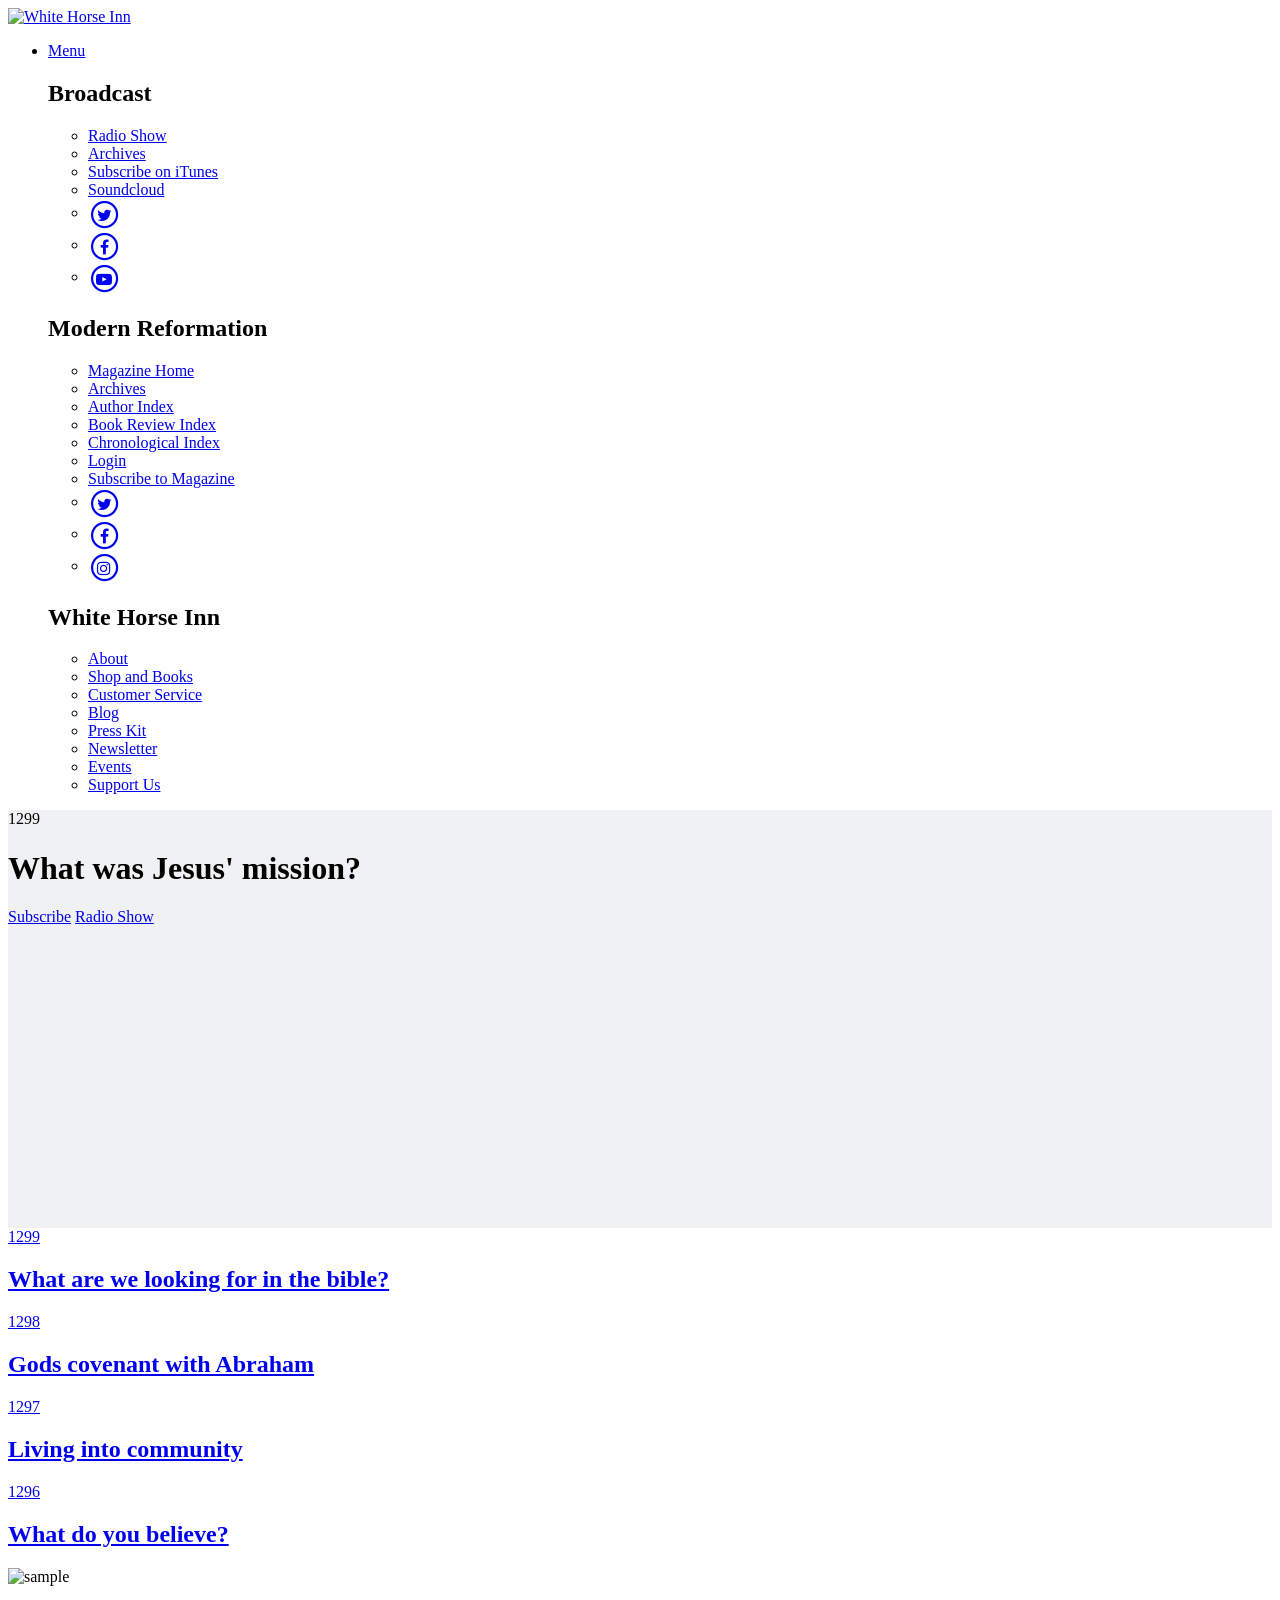
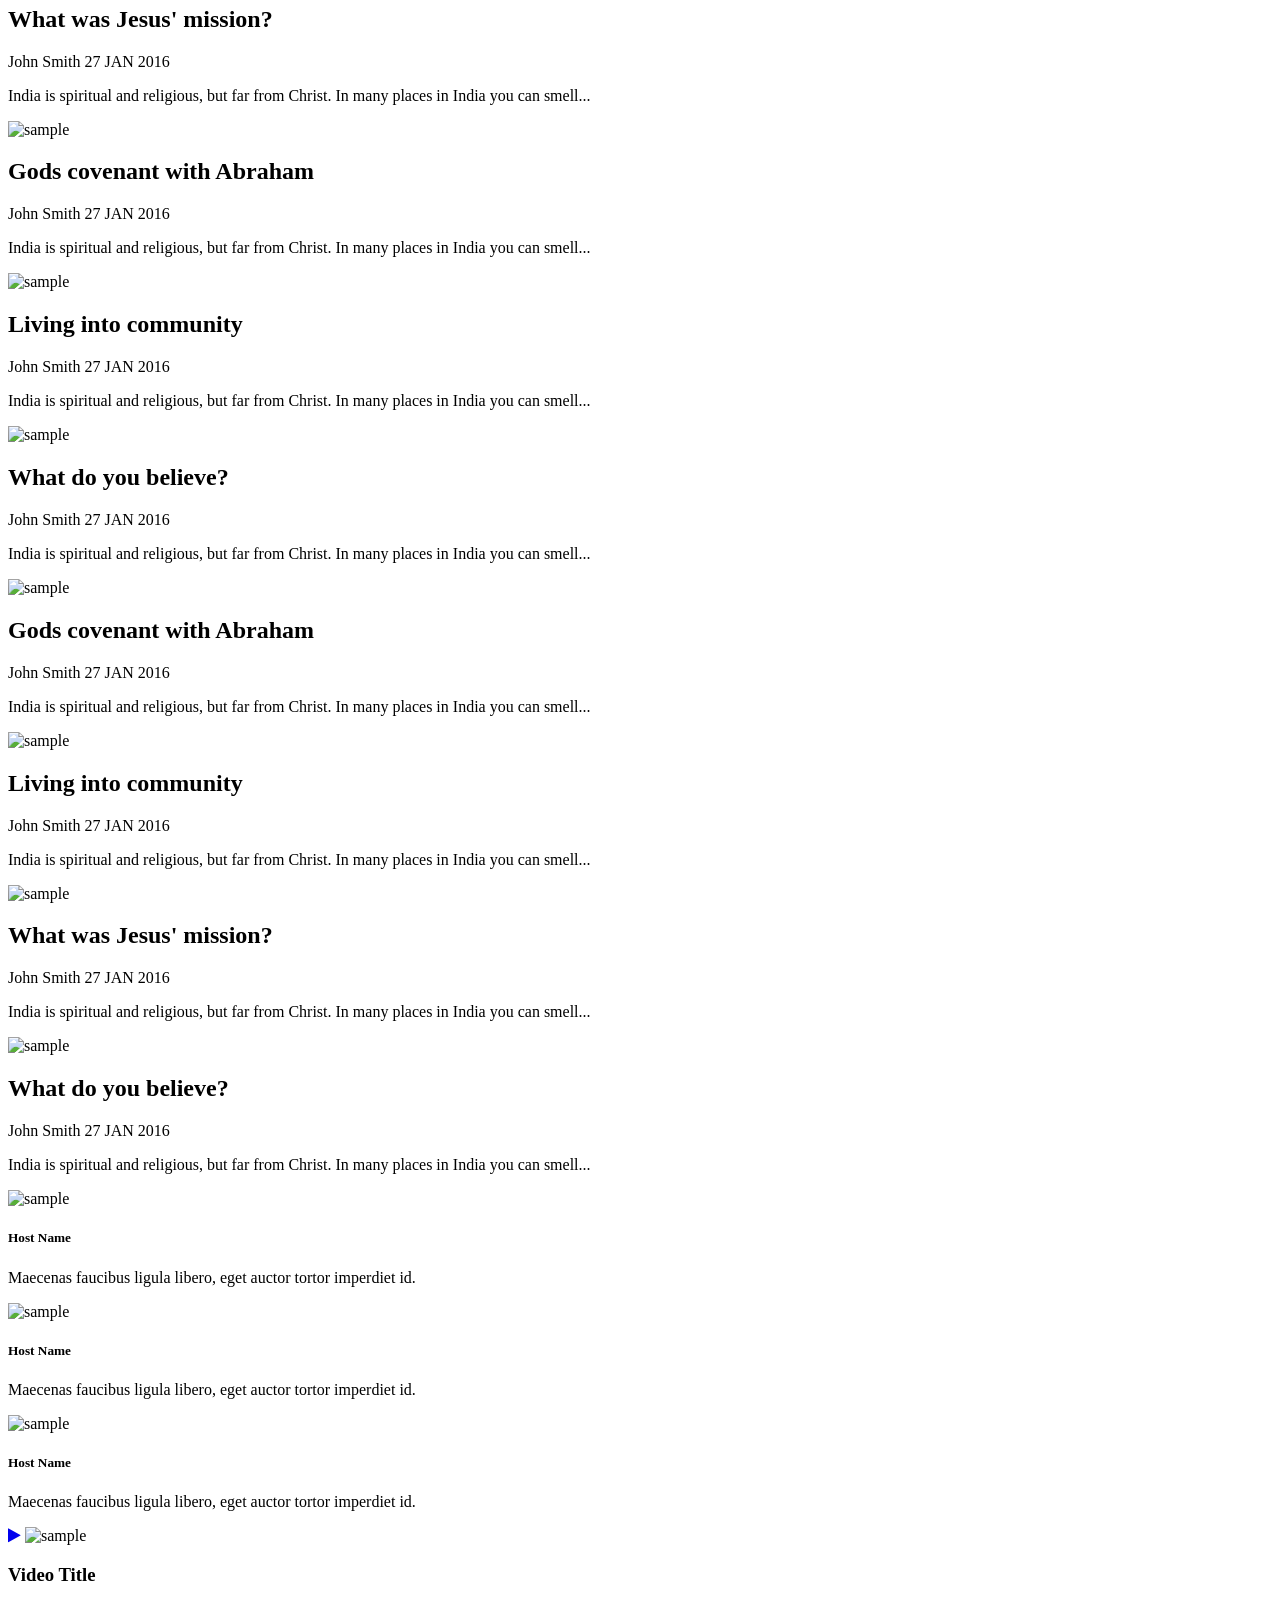
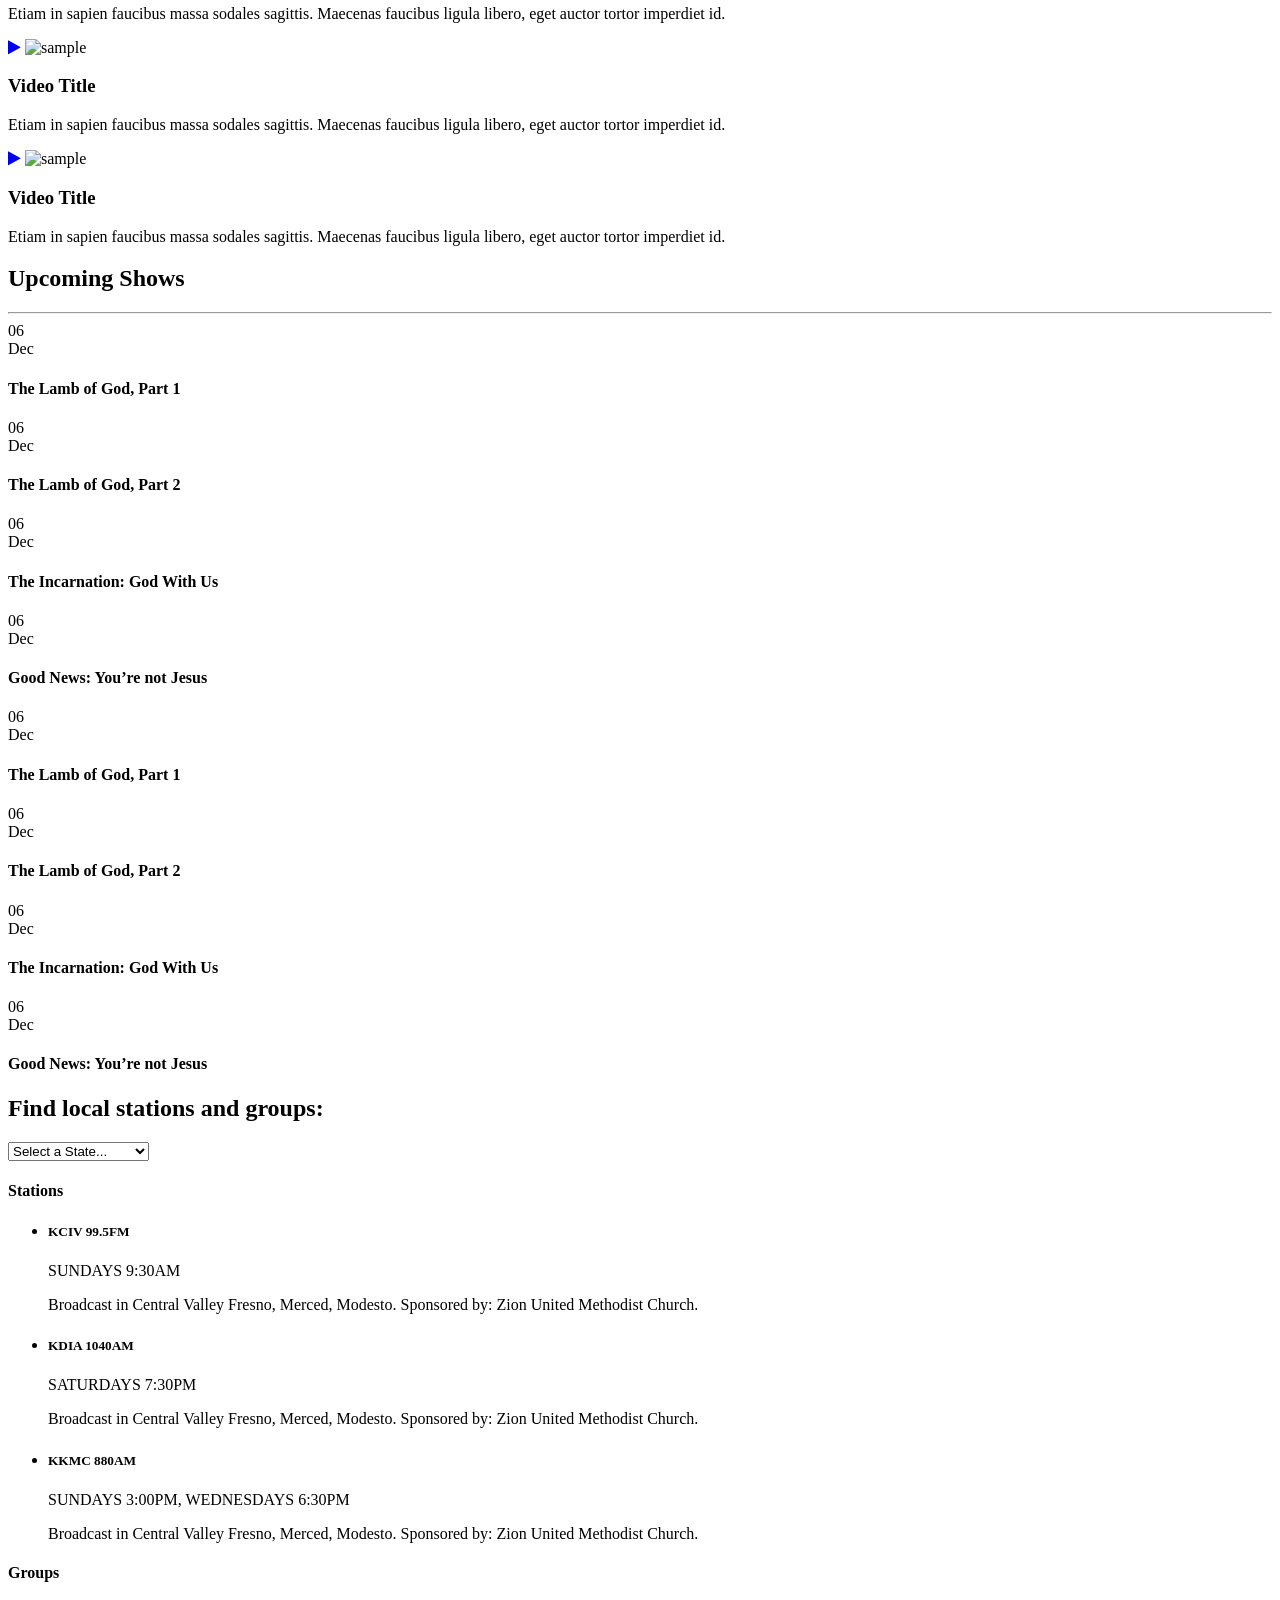
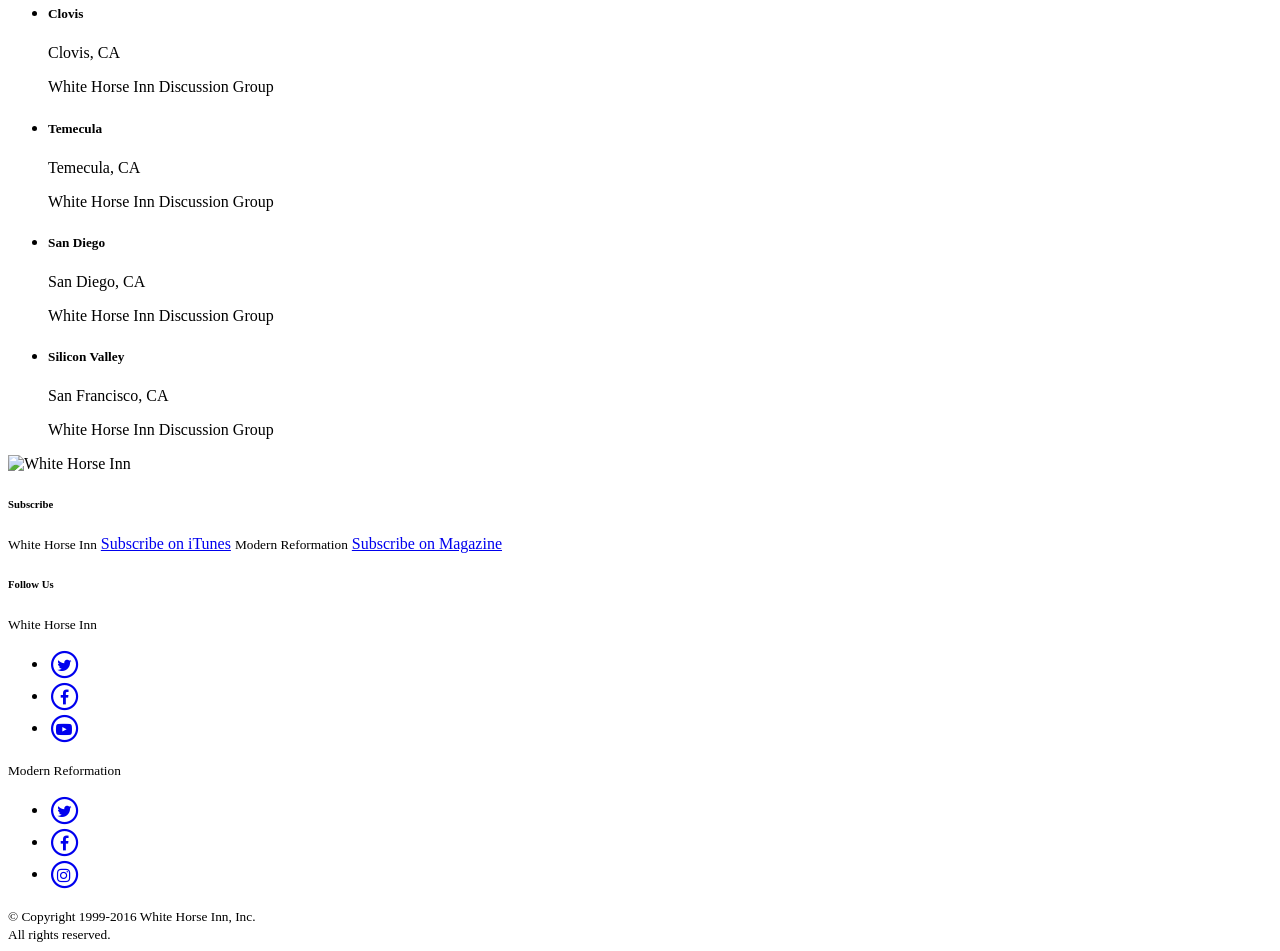
==== elements.html @ 8317dd3a "Create elements.html" ====
<!DOCTYPE html>
<html lang="en">
<head>
	<meta charset="utf-8">
	<title>WHI - Page</title>
	<meta name="description" content="">
	<meta name="author" content="">
	<meta name="viewport" content="width=device-width, initial-scale=1">
	<link href='https://fonts.googleapis.com/css?family=Source+Serif+Pro:400,600,700|Oswald:400,300,700' rel='stylesheet' type='text/css'>
	<link rel="stylesheet" href="https://maxcdn.bootstrapcdn.com/font-awesome/4.5.0/css/font-awesome.min.css">
	<link rel="stylesheet" href="css/normalize.css">
	<link rel="stylesheet" href="css/skeleton.css">
	<link rel="icon" type="image/png" href="images/favicon.png">
	<link rel="stylesheet" type="text/css" href="css/jetmenu.css">
</head>
<body>
	<header>
		<div class="container">
			<a id="logo" href="index.html"><img src="images/whitehorseinn-logo.jpg" alt="White Horse Inn" /></a>
			<ul class="jetmenu">
				<li class="right">
					<a href="#">Menu</a>
					<div class="megamenu full-width">
						<div class="row">
							<div class="col2">
								<h2>Broadcast</h2>
								<ul>
									<li><a href="#">Radio Show</a></li>
									<li><a href="#">Archives</a></li>
									<li><a href="#">Subscribe on iTunes</a></li>
									<li><a href="#">Soundcloud</a></li>
								</ul>
								<ul class="social">
									<li>
										<a href="#">
										<span class="fa-stack">
						  					<i class="fa fa-circle-thin fa-stack-2x"></i>
						  					<i class="fa fa-twitter fa-stack-1x"></i>
										</span>
										</a>
									</li>
									<li>
										<a href="#">
										<span class="fa-stack">
						  					<i class="fa fa-circle-thin fa-stack-2x"></i>
						  					<i class="fa fa-facebook fa-stack-1x"></i>
										</span>
										</a>
									</li>
									<li>
										<a href="#">
										<span class="fa-stack">
						  					<i class="fa fa-circle-thin fa-stack-2x"></i>
						  					<i class="fa fa-youtube-play fa-stack-1x"></i>
										</span>
										</a>
									</li>
								</ul>
							</div>
							<div class="col2">
								<h2>Modern Reformation</h2>
								<ul>
									<li><a href="#">Magazine Home</a></li>
									<li><a href="#">Archives</a></li>
									<li><a href="#">Author Index</a></li>
									<li><a href="#">Book Review Index</a></li>
									<li><a href="#">Chronological Index</a></li>
									<li><a href="#">Login</a></li>
									<li><a class="button" href="#">Subscribe to Magazine</a></li>
								</ul>
								<ul class="social">
									<li>
										<a href="#">
										<span class="fa-stack">
						  					<i class="fa fa-circle-thin fa-stack-2x"></i>
						  					<i class="fa fa-twitter fa-stack-1x"></i>
										</span>
										</a>
									</li>
									<li>
										<a href="#">
										<span class="fa-stack">
						  					<i class="fa fa-circle-thin fa-stack-2x"></i>
						  					<i class="fa fa-facebook fa-stack-1x"></i>
										</span>
										</a>
									</li>
									<li>
										<a href="#">
										<span class="fa-stack">
						  					<i class="fa fa-circle-thin fa-stack-2x"></i>
						  					<i class="fa fa-instagram fa-stack-1x"></i>
										</span>
										</a>
									</li>
								</ul>
							</div>
							<div class="col2">
								<h2>White Horse Inn</h2>
								<ul>
									<li><a href="#">About</a></li>
									<li><a href="#">Shop and Books</a></li>
									<li><a href="#">Customer Service</a></li>
									<li><a href="#">Blog</a></li>
									<li><a href="#">Press Kit</a></li>
									<li><a href="#">Newsletter</a></li>
									<li><a href="#">Events</a></li>
									<li><a class="button" href="#">Support Us</a></li>
								</ul>
							</div>
						</div>
					</div>
				</li>
			</ul>
		</div>
	</header>
		
	<div class="module featured-items">
		<div class="container">
			<div class="row blue">
				<div class="main-item eight columns" style="background: url('http://placehold.it/800x418') no-repeat #f0f1f3; background-size: cover; min-height: 418px;">
					<div class="overlay"></div>
					<div class="item-content">
						<span class="number">1299</span>
						<h1>What was Jesus' mission?</h1>
						<a class="button orange" href="#">Subscribe</a>
						<a class="show-cta" href="#">Radio Show</a>
					</div>
				</div>
				<div class="item-container">
					<a class="item" href="#">
						<div class="item-content">
							<span class="number">1299</span>
							<h2>What are we looking for in the bible?</h2>
						</div>
					</a>
					<a class="item" href="#">
						<div class="item-content">
							<span class="number">1298</span>
							<h2>Gods covenant with Abraham</h2>
						</div>
					</a>
					<a class="item" href="#">
						<div class="item-content">
							<span class="number">1297</span>
							<h2>Living into community</h2>
						</div>
					</a>
					<a class="item" href="#">
						<div class="item-content">
							<span class="number">1296</span>
							<h2>What do you believe?</h2>
						</div>
					</a>
				</div>
			</div>
		</div>
	</div><!--// end featured items shows -->
	
	<div class="post-list module">
		<div class="container">
			<div class="row">
				<div class="post-item three columns">
					<img src="http://placehold.it/270x190" alt="sample" />
					<div class="post-item-excerpt">
						<h2>What was Jesus' mission?</h2>
						<div class="meta-data">
							<span class="author">John Smith</span> <span class="post-item-date">27 JAN 2016</span>
						</div>
						<p>India is spiritual and religious, but far from Christ. In many places in India you can smell...</p>
					</div>
				</div>
				<div class="post-item three columns">
					<img src="http://placehold.it/270x190" alt="sample" />
					<div class="post-item-excerpt">
						<h2>Gods covenant with Abraham</h2>
						<div class="meta-data">
							<span class="author">John Smith</span> <span class="post-item-date">27 JAN 2016</span>
						</div>
						<p>India is spiritual and religious, but far from Christ. In many places in India you can smell...</p>
					</div>
				</div>
				<div class="post-item three columns">
					<img src="http://placehold.it/270x190" alt="sample" />
					<div class="post-item-excerpt">
						<h2>Living into community</h2>
						<div class="meta-data">
							<span class="author">John Smith</span> <span class="post-item-date">27 JAN 2016</span>
						</div>
						<p>India is spiritual and religious, but far from Christ. In many places in India you can smell...</p>
					</div>
				</div>
				<div class="post-item three columns">
					<img src="http://placehold.it/270x190" alt="sample" />
					<div class="post-item-excerpt">
						<h2>What do you believe?</h2>
						<div class="meta-data">
							<span class="author">John Smith</span> <span class="post-item-date">27 JAN 2016</span>
						</div>
						<p>India is spiritual and religious, but far from Christ. In many places in India you can smell...</p>
					</div>
				</div>
			</div>
		</div>
	</div><!--// end post-item list -->
	
	<div class="post-list-alt module">
		<div class="container">
			<div class="row">
				<div class="six columns">
					<div class="post-item">
						<div class="row">
							<div class="four columns">
								<img src="http://placehold.it/270x190" alt="sample" />
							</div>
							<div class="eight columns">
								<h2>Gods covenant with Abraham</h2>
								<div class="meta-data">
									<span class="author">John Smith</span> <span class="post-item-date">27 JAN 2016</span>
								</div>
								<p>India is spiritual and religious, but far from Christ. In many places in India you can smell...</p>
							</div>
						</div>
					</div>
					<div class="post-item">
						<div class="row">
							<div class="four columns">
								<img src="http://placehold.it/270x190" alt="sample" />
							</div>
							<div class="eight columns">
								<h2>Living into community</h2>
								<div class="meta-data">
									<span class="author">John Smith</span> <span class="post-item-date">27 JAN 2016</span>
								</div>
								<p>India is spiritual and religious, but far from Christ. In many places in India you can smell...</p>
							</div>
						</div>
					</div>
				</div>
				<div class="six columns">
					<div class="post-item">
						<div class="row">
							<div class="four columns">
								<img src="http://placehold.it/270x190" alt="sample" />
							</div>
							<div class="eight columns">
								<h2>What was Jesus' mission?</h2>
								<div class="meta-data">
									<span class="author">John Smith</span> <span class="post-item-date">27 JAN 2016</span>
								</div>
								<p>India is spiritual and religious, but far from Christ. In many places in India you can smell...</p>
							</div>
						</div>
					</div>
					<div class="post-item">
						<div class="row">
							<div class="four columns">
								<img src="http://placehold.it/270x190" alt="sample" />
							</div>
							<div class="eight columns">
								<h2>What do you believe?</h2>
								<div class="meta-data">
									<span class="author">John Smith</span> <span class="post-item-date">27 JAN 2016</span>
								</div>
								<p>India is spiritual and religious, but far from Christ. In many places in India you can smell...</p>
							</div>
						</div>
					</div>
				</div>
			</div>
		</div>
	</div><!--// end post-item list alternate -->
	
	<div class="module full-width grey center-text">
		<div class="container">
			<div class="row">
				<div class="four columns">
					<img class="circle" src="http://placehold.it/170x170" alt="sample" />
					<h5>Host Name</h5>
					<p>Maecenas faucibus ligula libero, eget auctor tortor imperdiet id.</p>
				</div>
				<div class="four columns">
					<img class="circle" src="http://placehold.it/170x170" alt="sample" />
					<h5>Host Name</h5>
					<p>Maecenas faucibus ligula libero, eget auctor tortor imperdiet id.</p>
				</div>
				<div class="four columns">
					<img class="circle" src="http://placehold.it/170x170" alt="sample" />
					<h5>Host Name</h5>
					<p>Maecenas faucibus ligula libero, eget auctor tortor imperdiet id.</p>
				</div>
			</div>
		</div>
	</div>
	
	<div class="module">
		<div class="container">
			<div class="row">
				<div class="four columns">
					<div class="video">
						<a class="play" href="#"><i class="fa fa-play"></i></a>
						<img src="http://placehold.it/360x203" alt="sample" />
					</div>
					<h3>Video Title</h3>
					<p>Etiam in sapien faucibus massa sodales sagittis. Maecenas faucibus ligula libero, eget auctor tortor imperdiet id.</p>
				</div>
				<div class="four columns">
					<div class="video">
						<a class="play" href="#"><i class="fa fa-play"></i></a>
						<img src="http://placehold.it/360x203" alt="sample" />
					</div>
					<h3>Video Title</h3>
					<p>Etiam in sapien faucibus massa sodales sagittis. Maecenas faucibus ligula libero, eget auctor tortor imperdiet id. </p>
				</div>
				<div class="four columns">
					<div class="video">
						<a class="play" href="#"><i class="fa fa-play"></i></a>
						<img src="http://placehold.it/360x203" alt="sample" />
					</div>
					<h3>Video Title</h3>
					<p>Etiam in sapien faucibus massa sodales sagittis. Maecenas faucibus ligula libero, eget auctor tortor imperdiet id.</p>
				</div>
			</div>
		</div>
	</div><!--// end videos -->
	
	<div class="module">
		<div class="container">
			<h2 class="title left">Upcoming Shows</h2>
			<hr />
			<div class="row">
				<div class="six columns">
					<div class="upcoming-show">
						<span class="show-date">06<br />Dec</span>
						<h4>The Lamb of God, Part 1</h4>
					</div>
					<div class="upcoming-show">
						<span class="show-date">06<br />Dec</span>
						<h4>The Lamb of God, Part 2</h4>
					</div>
					<div class="upcoming-show">
						<span class="show-date">06<br />Dec</span>
						<h4>The Incarnation: God With Us</h4>
					</div>
					<div class="upcoming-show">
						<span class="show-date">06<br />Dec</span>
						<h4>Good News: You’re not Jesus</h4>
					</div>
				</div>
				<div class="six columns">
					<div class="upcoming-show">
						<span class="show-date">06<br />Dec</span>
						<h4>The Lamb of God, Part 1</h4>
					</div>
					<div class="upcoming-show">
						<span class="show-date">06<br />Dec</span>
						<h4>The Lamb of God, Part 2</h4>
					</div>
					<div class="upcoming-show">
						<span class="show-date">06<br />Dec</span>
						<h4>The Incarnation: God With Us</h4>
					</div>
					<div class="upcoming-show">
						<span class="show-date">06<br />Dec</span>
						<h4>Good News: You’re not Jesus</h4>
					</div>
				</div>
			</div>
		</div>
	</div>
	
	<div class="module">
		<div class="container">
			<div class="station-group-filter">
				<h2 class="orange">Find local stations and groups:</h2>
				<select>
					<option value="SS">Select a State...</option>
					<option value="AL">Alabama</option>
					<option value="AK">Alaska</option>
					<option value="AZ">Arizona</option>
					<option value="AR">Arkansas</option>
					<option value="CA">California</option>
					<option value="CO">Colorado</option>
					<option value="CT">Connecticut</option>
					<option value="DE">Delaware</option>
					<option value="DC">District Of Columbia</option>
					<option value="FL">Florida</option>
					<option value="GA">Georgia</option>
					<option value="HI">Hawaii</option>
					<option value="ID">Idaho</option>
					<option value="IL">Illinois</option>
					<option value="IN">Indiana</option>
					<option value="IA">Iowa</option>
					<option value="KS">Kansas</option>
					<option value="KY">Kentucky</option>
					<option value="LA">Louisiana</option>
					<option value="ME">Maine</option>
					<option value="MD">Maryland</option>
					<option value="MA">Massachusetts</option>
					<option value="MI">Michigan</option>
					<option value="MN">Minnesota</option>
					<option value="MS">Mississippi</option>
					<option value="MO">Missouri</option>
					<option value="MT">Montana</option>
					<option value="NE">Nebraska</option>
					<option value="NV">Nevada</option>
					<option value="NH">New Hampshire</option>
					<option value="NJ">New Jersey</option>
					<option value="NM">New Mexico</option>
					<option value="NY">New York</option>
					<option value="NC">North Carolina</option>
					<option value="ND">North Dakota</option>
					<option value="OH">Ohio</option>
					<option value="OK">Oklahoma</option>
					<option value="OR">Oregon</option>
					<option value="PA">Pennsylvania</option>
					<option value="RI">Rhode Island</option>
					<option value="SC">South Carolina</option>
					<option value="SD">South Dakota</option>
					<option value="TN">Tennessee</option>
					<option value="TX">Texas</option>
					<option value="UT">Utah</option>
					<option value="VT">Vermont</option>
					<option value="VA">Virginia</option>
					<option value="WA">Washington</option>
					<option value="WV">West Virginia</option>
					<option value="WI">Wisconsin</option>
					<option value="WY">Wyoming</option>
				</select>				
			</div>
			<div class="row">
				<div class="four columns offset-by-two stations-list ">
					<h4>Stations</h4>
					<ul>
						<li>
							<h5>KCIV 99.5FM</h5>
							<span class="show-time">SUNDAYS 9:30AM</span>
							<p>Broadcast in Central Valley Fresno, Merced, Modesto. Sponsored by: Zion United Methodist Church.</p>
						</li>
						<li>
							<h5>KDIA 1040AM</h5>
							<span class="show-time">SATURDAYS 7:30PM</span>
							<p>Broadcast in Central Valley Fresno, Merced, Modesto. Sponsored by: Zion United Methodist Church.</p>
						</li>
						<li>
							<h5>KKMC 880AM</h5>
							<span class="show-time">SUNDAYS 3:00PM, WEDNESDAYS 6:30PM</span>
							<p>Broadcast in Central Valley Fresno, Merced, Modesto. Sponsored by: Zion United Methodist Church.</p>
						</li>
					</ul>
				</div>
				<div class="four columns groups-list">
					<h4>Groups</h4>
					<ul>
						<li>
							<h5>Clovis</h5>
							<span class="group-location">Clovis, CA</span>
							<p>White Horse Inn Discussion Group</p>
						</li>
						<li>
							<h5>Temecula</h5>
							<span class="group-location">Temecula, CA</span>
							<p>White Horse Inn Discussion Group</p>
						</li>
						<li>
							<h5>San Diego</h5>
							<span class="group-location">San Diego, CA</span>
							<p>White Horse Inn Discussion Group</p>
						</li>
						<li>
							<h5>Silicon Valley</h5>
							<span class="group-location">San Francisco, CA</span>
							<p>White Horse Inn Discussion Group</p>
						</li>
					</ul>
				</div>
			</div>
		</div>
	</div>
	
	<footer>
		<div class="container">
			<div class="row">
				<div class="three columns">
					<img src="images/footer-logo.png" alt="White Horse Inn" />
				</div>
				<div class="three columns">
					<h6>Subscribe</h6>
					<small>White Horse Inn</small>
					<a class="button blue" href="#">Subscribe on iTunes</a>
					<small>Modern Reformation</small>
					<a class="button orange" href="#">Subscribe on Magazine</a>
				</div>
				<div class="three columns">
					<h6>Follow Us</h6>
					<div class="row">
						<small>White Horse Inn</small>
						<ul class="social">
							<li>
								<a href="#">
								<span class="fa-stack">
				  					<i class="fa fa-circle-thin fa-stack-2x"></i>
				  					<i class="fa fa-twitter fa-stack-1x"></i>
								</span>
								</a>
							</li>
							<li>
								<a href="#">
								<span class="fa-stack">
				  					<i class="fa fa-circle-thin fa-stack-2x"></i>
				  					<i class="fa fa-facebook fa-stack-1x"></i>
								</span>
								</a>
							</li>
							<li>
								<a href="#">
								<span class="fa-stack">
				  					<i class="fa fa-circle-thin fa-stack-2x"></i>
				  					<i class="fa fa-youtube-play fa-stack-1x"></i>
								</span>
								</a>
							</li>
						</ul>
					</div>
					<div class="row">
						<small>Modern Reformation</small>
						<ul class="social">
							<li>
								<a href="#">
									<span class="fa-stack">
					  					<i class="fa fa-circle-thin fa-stack-2x"></i>
					  					<i class="fa fa-twitter fa-stack-1x"></i>
									</span>
								</a>
							</li>
							<li>
								<a href="#">
									<span class="fa-stack">
					  					<i class="fa fa-circle-thin fa-stack-2x"></i>
					  					<i class="fa fa-facebook fa-stack-1x"></i>
									</span>
								</a>
							</li>
							<li>
								<a href="#">
									<span class="fa-stack">
					  					<i class="fa fa-circle-thin fa-stack-2x"></i>
					  					<i class="fa fa-instagram fa-stack-1x"></i>
									</span>
								</a>
							</li>
						</ul>
					</div>
				</div>
				<div class="three columns">
					<small>&copy; Copyright 1999-2016 White Horse Inn, Inc.<br />All rights reserved.</small>
				</div>
			</div>
		</div>
	</footer>
		
<script type="text/javascript" src="js/jquery-1.12.1.min.js"></script>
<script type="text/javascript" src="js/jetmenu.js"></script>
<script type="text/javascript">
     jQuery(document).ready(function() {
          $().jetmenu();
     });
</script>
</body>
</html>
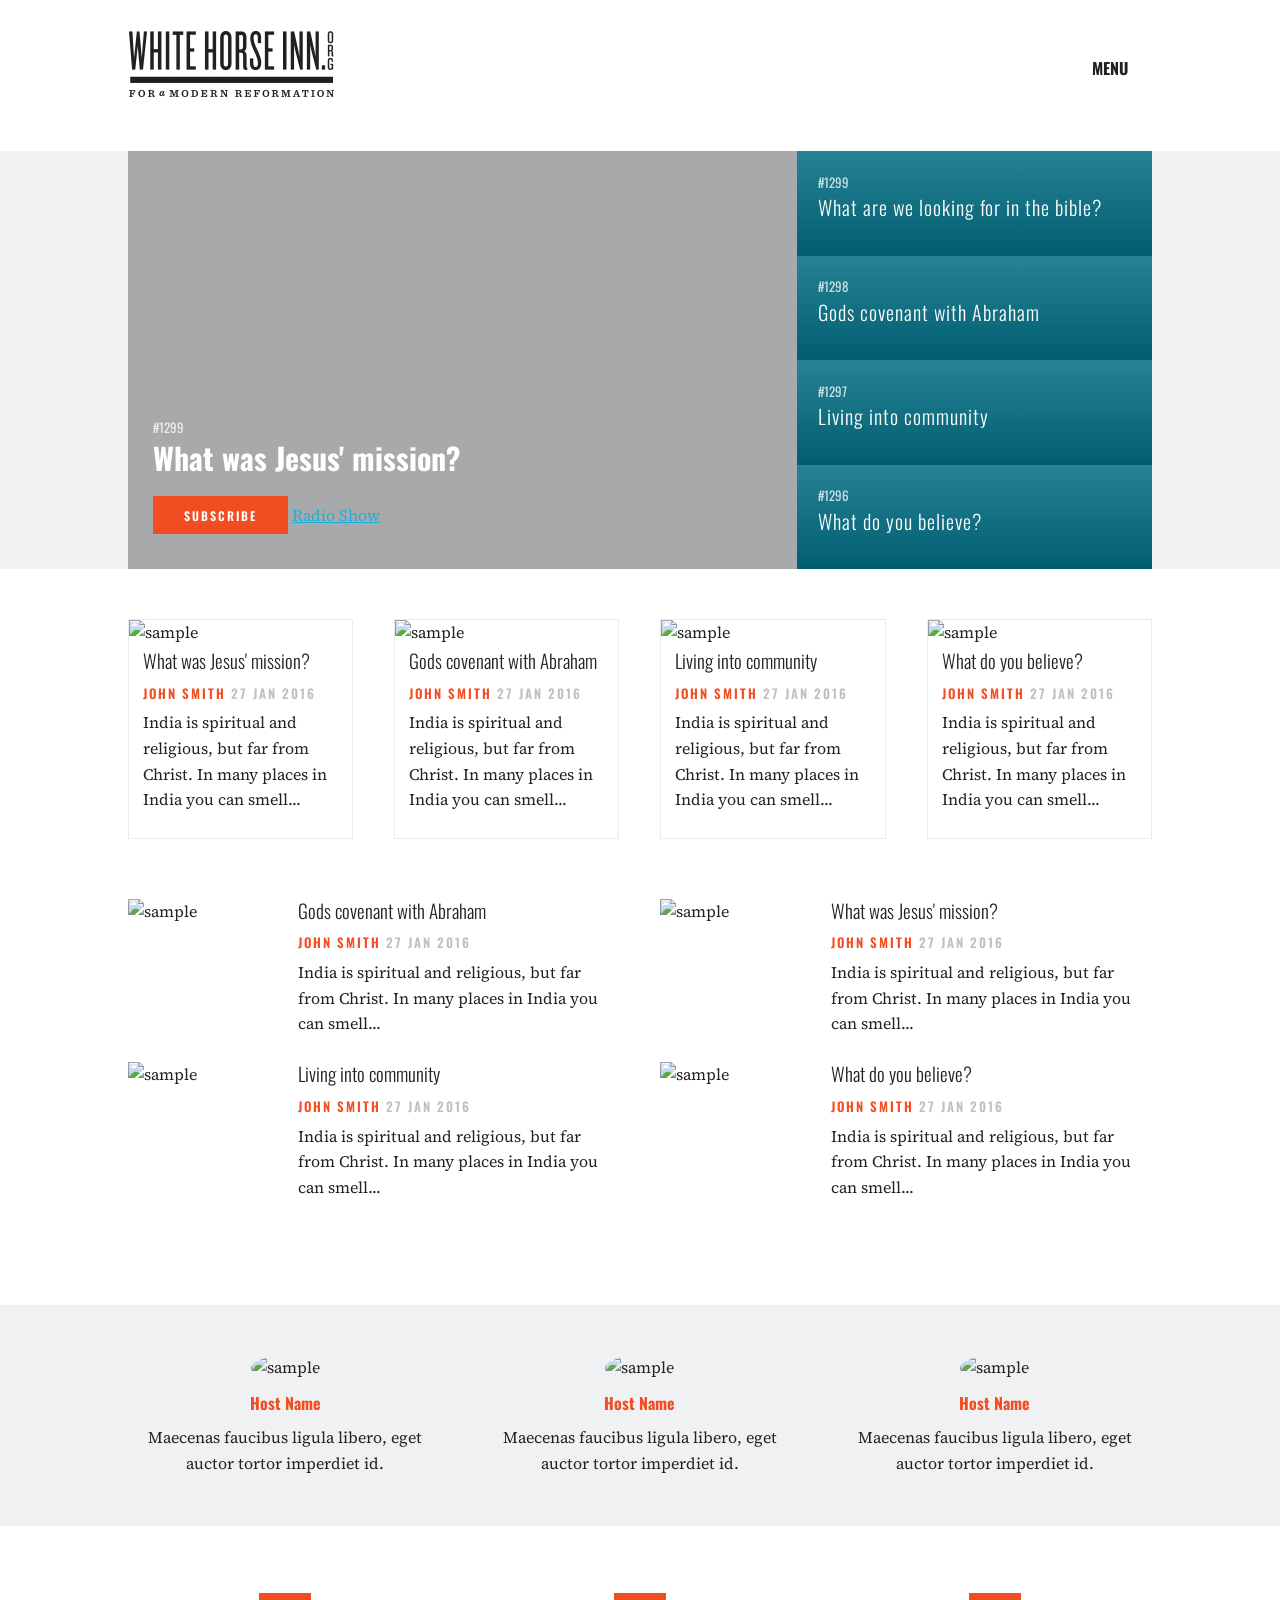
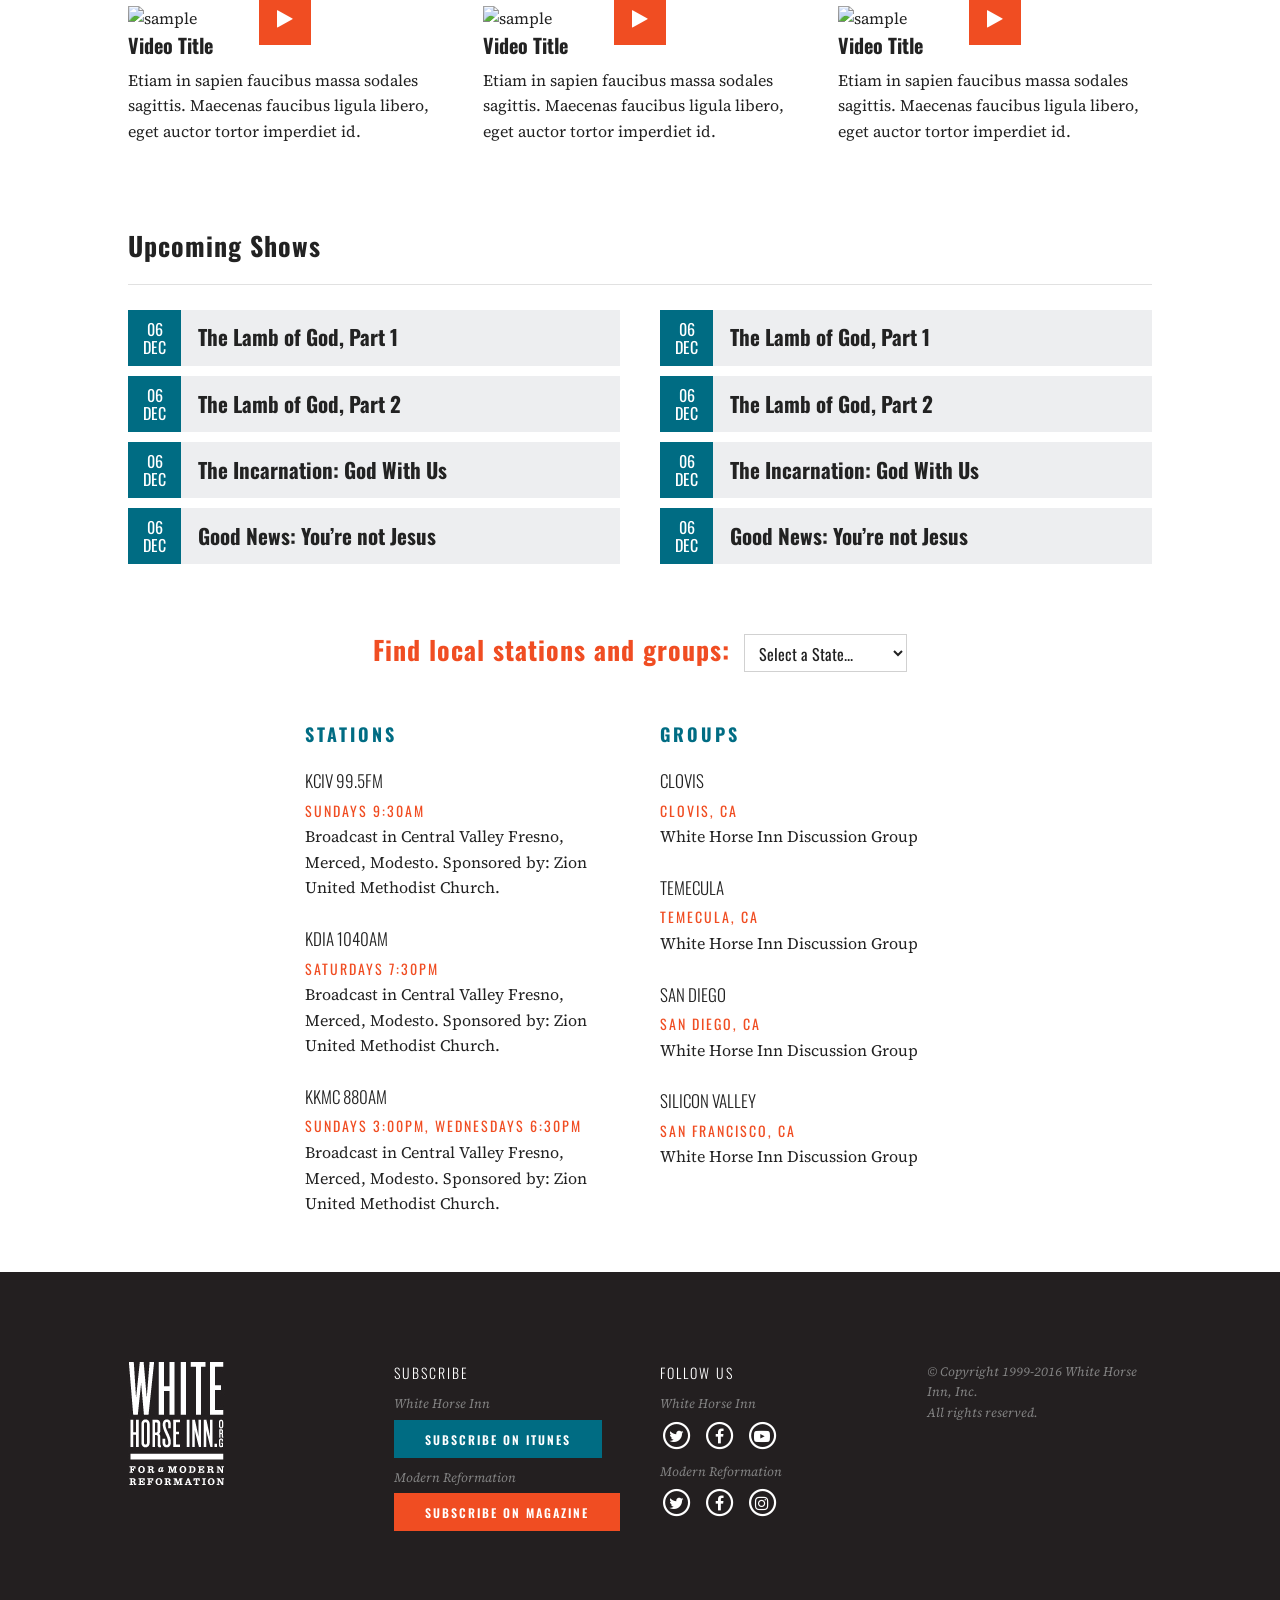
==== commit 9f64a1ce: "Added files via upload" ====
--- a/elements.html
+++ b/elements.html
@@ -567,4 +567,4 @@
      });
 </script>
 </body>
-</html>
+</html>
--- a/css/skeleton.css
+++ b/css/skeleton.css
@@ -0,0 +1,707 @@
+/*
+* Skeleton V2.0.4
+* Copyright 2014, Dave Gamache
+* www.getskeleton.com
+* Free to use under the MIT license.
+* http://www.opensource.org/licenses/mit-license.php
+* 12/29/2014
+*/
+
+/* Grid
+–––––––––––––––––––––––––––––––––––––––––––––––––– */
+.container {
+  position: relative;
+  width: 100%;
+  max-width: 1170px;
+  margin: 0 auto;
+  padding: 0 20px;
+  box-sizing: border-box; }
+.column,
+.columns {
+  width: 100%;
+  float: left;
+  box-sizing: border-box; }
+
+/* For devices larger than 400px */
+@media (min-width: 400px) {
+  .container {
+    width: 85%;
+    padding: 0; }
+}
+
+/* For devices larger than 550px */
+@media (min-width: 960px) {
+  .container {
+    width: 80%; }
+  .column,
+  .columns {
+    margin-left: 4%; }
+  .column:first-child,
+  .columns:first-child {
+    margin-left: 0; }
+
+  .one.column,
+  .one.columns                    { width: 4.66666666667%; }
+  .two.columns                    { width: 13.3333333333%; }
+  .three.columns                  { width: 22%;            }
+  .four.columns                   { width: 30.6666666667%; }
+  .five.columns                   { width: 39.3333333333%; }
+  .six.columns                    { width: 48%;            }
+  .seven.columns                  { width: 56.6666666667%; }
+  .eight.columns                  { width: 65.3333333333%; }
+  .nine.columns                   { width: 74.0%;          }
+  .ten.columns                    { width: 82.6666666667%; }
+  .eleven.columns                 { width: 91.3333333333%; }
+  .twelve.columns                 { width: 100%; margin-left: 0; }
+
+  .one-third.column               { width: 30.6666666667%; }
+  .two-thirds.column              { width: 65.3333333333%; }
+
+  .one-half.column                { width: 48%; }
+
+  /* Offsets */
+  .offset-by-one.column,
+  .offset-by-one.columns          { margin-left: 8.66666666667%; }
+  .offset-by-two.column,
+  .offset-by-two.columns          { margin-left: 17.3333333333%; }
+  .offset-by-three.column,
+  .offset-by-three.columns        { margin-left: 26%;            }
+  .offset-by-four.column,
+  .offset-by-four.columns         { margin-left: 34.6666666667%; }
+  .offset-by-five.column,
+  .offset-by-five.columns         { margin-left: 43.3333333333%; }
+  .offset-by-six.column,
+  .offset-by-six.columns          { margin-left: 52%;            }
+  .offset-by-seven.column,
+  .offset-by-seven.columns        { margin-left: 60.6666666667%; }
+  .offset-by-eight.column,
+  .offset-by-eight.columns        { margin-left: 69.3333333333%; }
+  .offset-by-nine.column,
+  .offset-by-nine.columns         { margin-left: 78.0%;          }
+  .offset-by-ten.column,
+  .offset-by-ten.columns          { margin-left: 86.6666666667%; }
+  .offset-by-eleven.column,
+  .offset-by-eleven.columns       { margin-left: 95.3333333333%; }
+
+  .offset-by-one-third.column,
+  .offset-by-one-third.columns    { margin-left: 34.6666666667%; }
+  .offset-by-two-thirds.column,
+  .offset-by-two-thirds.columns   { margin-left: 69.3333333333%; }
+
+  .offset-by-one-half.column,
+  .offset-by-one-half.columns     { margin-left: 52%; }
+
+}
+
+
+/* Base Styles
+–––––––––––––––––––––––––––––––––––––––––––––––––– */
+/* NOTE
+html is set to 62.5% so that all the REM measurements throughout Skeleton
+are based on 10px sizing. So basically 1.5rem = 15px :) */
+html {
+  font-size: 62.5%; }
+body {
+  font-size: 1.6em; /* currently ems cause chrome bug misinterpreting rems on body element */
+  line-height: 1.6;
+  font-weight: 400;
+  font-family: 'Source Serif Pro', serif;
+  color: #222; }
+
+img {
+	max-width: 100%;
+	}
+
+
+/* Typography
+–––––––––––––––––––––––––––––––––––––––––––––––––– */
+h1, h2, h3, h4, h5, h6 {
+  font-family: 'Oswald', sans-serif;
+  margin-top: 0;
+  font-weight: bold; }
+h1 { font-size: 3.0rem; line-height: 1.2; }
+h2 { font-size: 2.6rem; line-height: 1.25; letter-spacing: .1rem; }
+h3 { font-size: 2.0rem; line-height: 1.3; margin-bottom: 1rem; }
+h4 { font-size: 1.8rem; line-height: 1.35; margin-bottom: 1rem; }
+h5 { font-size: 1.6rem; line-height: 1.5; margin-bottom: 1rem; color: #f04d22; }
+h6 { font-size: 1.4rem; line-height: 1.6; font-weight: 300; letter-spacing: 2px; text-transform: uppercase; margin-bottom: 1rem; }
+
+p {
+  margin-top: 0; }
+
+.center-text {
+	text-align: center;
+	}
+	
+.blue {
+	color: #006c83;
+	}
+	
+.orange {
+	color: #f04d22;
+	}
+
+
+/* Links
+–––––––––––––––––––––––––––––––––––––––––––––––––– */
+a {
+  color: #1EAEDB; }
+a:hover {
+  color: #0FA0CE; }
+
+
+/* Buttons
+–––––––––––––––––––––––––––––––––––––––––––––––––– */
+.button,
+button,
+input[type="submit"],
+input[type="reset"],
+input[type="button"] {
+  display: inline-block;
+  height: 38px;
+  padding: 0 30px;
+  color: #555;
+  text-align: center;
+  font-size: 12px;
+  font-family: 'Oswald', sans-serif;
+  font-weight: 600;
+  line-height: 38px;
+  letter-spacing: .2rem;
+  text-transform: uppercase;
+  text-decoration: none;
+  white-space: nowrap;
+  background-color: transparent;
+  border: 1px solid #bbb;
+  cursor: pointer;
+  box-sizing: border-box; }
+.button:hover,
+button:hover,
+input[type="submit"]:hover,
+input[type="reset"]:hover,
+input[type="button"]:hover,
+.button:focus,
+button:focus,
+input[type="submit"]:focus,
+input[type="reset"]:focus,
+input[type="button"]:focus {
+  color: #333;
+  border-color: #888;
+  outline: 0; }
+.button.button-primary,
+button.button-primary,
+input[type="submit"].button-primary,
+input[type="reset"].button-primary,
+input[type="button"].button-primary {
+  color: #FFF;
+  background-color: #33C3F0;
+  border-color: #33C3F0; }
+.button.button-primary:hover,
+button.button-primary:hover,
+input[type="submit"].button-primary:hover,
+input[type="reset"].button-primary:hover,
+input[type="button"].button-primary:hover,
+.button.button-primary:focus,
+button.button-primary:focus,
+input[type="submit"].button-primary:focus,
+input[type="reset"].button-primary:focus,
+input[type="button"].button-primary:focus {
+  color: #FFF;
+  background-color: #1EAEDB;
+  border-color: #1EAEDB; }
+
+.button.blue {
+	background: #006c83;
+	color: #fff;
+	border: 1px solid #006c83;
+	}
+	
+.button.orange {
+	background: #f04d22;
+	color: #fff;
+	border: 1px solid #f04d22;
+	}
+
+
+/* Forms
+–––––––––––––––––––––––––––––––––––––––––––––––––– */
+input[type="email"],
+input[type="number"],
+input[type="search"],
+input[type="text"],
+input[type="tel"],
+input[type="url"],
+input[type="password"],
+textarea,
+select {
+  height: 38px;
+  padding: 6px 10px; /* The 6px vertically centers text on FF, ignored by Webkit */
+  background-color: #fff;
+  border: 1px solid #D1D1D1;
+  border-radius: 0;
+  box-shadow: none;
+  box-sizing: border-box;
+  font-family: 'Oswald', sans-serif; }
+/* Removes awkward default styles on some inputs for iOS */
+input[type="email"],
+input[type="number"],
+input[type="search"],
+input[type="text"],
+input[type="tel"],
+input[type="url"],
+input[type="password"],
+textarea {
+  -webkit-appearance: none;
+     -moz-appearance: none;
+          appearance: none; }
+textarea {
+  min-height: 65px;
+  padding-top: 6px;
+  padding-bottom: 6px; }
+input[type="email"]:focus,
+input[type="number"]:focus,
+input[type="search"]:focus,
+input[type="text"]:focus,
+input[type="tel"]:focus,
+input[type="url"]:focus,
+input[type="password"]:focus,
+textarea:focus,
+select:focus {
+  border: 1px solid #f04d22;
+  outline: 0; }
+label,
+legend {
+  display: block;
+  margin-bottom: .5rem;
+  font-weight: 600; }
+fieldset {
+  padding: 0;
+  border-width: 0; }
+input[type="checkbox"],
+input[type="radio"] {
+  display: inline; }
+label > .label-body {
+  display: inline-block;
+  margin-left: .5rem;
+  font-weight: normal; }
+
+
+/* Lists
+–––––––––––––––––––––––––––––––––––––––––––––––––– */
+ul {
+  list-style: circle inside; }
+ol {
+  list-style: decimal inside; }
+ol, ul {
+  padding-left: 0;
+  margin-top: 0; }
+ul ul,
+ul ol,
+ol ol,
+ol ul {
+  margin: 1.5rem 0 1.5rem 3rem;
+  font-size: 90%; }
+li {
+  margin-bottom: 1rem; }
+
+.jetmenu li > .megamenu ul.social {
+	width: 100%;
+	}
+
+.jetmenu li > .megamenu ul.social li {
+	float: left;
+	width: 30px;
+	display: inline-block;
+	margin: 0 13px 0 0;
+	}
+
+/* Tables
+–––––––––––––––––––––––––––––––––––––––––––––––––– */
+th,
+td {
+  padding: 12px 15px;
+  text-align: left;
+  border-bottom: 1px solid #E1E1E1; }
+th:first-child,
+td:first-child {
+  padding-left: 0; }
+th:last-child,
+td:last-child {
+  padding-right: 0; }
+
+
+/* Spacing
+–––––––––––––––––––––––––––––––––––––––––––––––––– */
+button,
+.button {
+  margin-bottom: 1rem; }
+input,
+textarea,
+select,
+fieldset {
+  margin-bottom: 1.5rem; }
+pre,
+blockquote,
+dl,
+figure,
+table,
+p,
+ul,
+ol,
+form {
+  margin-bottom: 2.5rem; }
+
+
+/* Utilities
+–––––––––––––––––––––––––––––––––––––––––––––––––– */
+.u-full-width {
+  width: 100%;
+  box-sizing: border-box; }
+.u-max-full-width {
+  max-width: 100%;
+  box-sizing: border-box; }
+.u-pull-right {
+  float: right; }
+.u-pull-left {
+  float: left; }
+
+
+/* Misc
+–––––––––––––––––––––––––––––––––––––––––––––––––– */
+hr {
+	margin-top: 1.5rem;
+	margin-bottom: 2.5rem;
+	border-width: 0;
+	border-top: 1px solid #E1E1E1; 
+	}
+	
+.overlay {
+	background: rgba(0,0,0,0.3);
+	position: absolute;
+	top: 0;
+	left: 0;
+	width: 100%;
+	height: 100%;
+	}
+
+
+/* Clearing
+–––––––––––––––––––––––––––––––––––––––––––––––––– */
+
+/* Self Clearing Goodness */
+.container:after,
+.row:after,
+.u-cf {
+  content: "";
+  display: table;
+  clear: both; }
+
+/* Header
+–––––––––––––––––––––––––––––––––––––––––––––––––– */
+
+a#logo {
+	display: inline-block;
+	position: relative;
+	top: 30px;
+	}
+	
+/* Module Styling
+–––––––––––––––––––––––––––––––––––––––––––––––––– */
+
+.module {
+	padding: 30px 0;	
+	}
+	
+.full-width {
+	padding: 50px 0 25px 0;
+	margin: 50px 0;
+	}
+	
+.full-width.grey {
+	background: #f0f1f3;
+	}
+	
+.circle {
+	border-radius: 50%;
+	margin-bottom: 1rem;
+	}
+	
+.title.left {
+	text-align: left;
+	}
+	
+.title.right {
+	text-align: right;
+	}
+	
+.title.center {
+	text-align: center;
+	}
+	
+/* Featured Items
+–––––––––––––––––––––––––––––––––––––––––––––––––– */
+
+.module.featured-items {
+	padding: 0;
+	margin: 0 0 2rem 0;
+	background: #f0f1f3;
+	}
+	
+.featured-items .row.blue {
+	background: #006c83;
+	}
+	
+.featured-items .main-item {
+	position: relative;
+	}
+	
+.featured-items .main-item .item-content {
+	position: absolute;
+    bottom: 2.5rem;
+    left: 2.5rem;
+	color: #fff;
+	}
+	
+.featured-items .item-container {
+	float: left;
+	width: 30.6666666667%;
+	height: 418px;
+	}
+	
+	@media (max-width: 960px) {
+		.featured-items .item-container {
+			width: 100%;
+			}
+		}
+	
+.featured-items .item {
+	display: table;
+	height: 25%;
+	width: 100%;
+	padding: 0 6.6%;
+	text-decoration: none;
+	}
+	
+	@media (max-width: 960px) {
+		.featured-items .item {
+			width: 96%;
+			padding: 0 2%;
+			}
+		}
+		
+.featured-items .item:hover {
+	opacity: 0.8;
+	}
+	
+.featured-items .row.blue .item {
+	background: rgb(38,130,149);
+	background: -moz-linear-gradient(top,  rgba(38,130,149,1) 0%, rgba(1,93,112,1) 100%);
+	background: -webkit-linear-gradient(top,  rgba(38,130,149,1) 0%,rgba(1,93,112,1) 100%);
+	background: linear-gradient(to bottom,  rgba(38,130,149,1) 0%,rgba(1,93,112,1) 100%);
+	filter: progid:DXImageTransform.Microsoft.gradient( startColorstr='#268295', endColorstr='#015d70',GradientType=0 );
+	}
+	
+.featured-items .item .item-content {
+	display: table-cell;
+	vertical-align: middle;
+	}
+	
+.featured-items .item h2 {
+	color: #fff;
+    font-size: 2rem;
+    font-weight: 300;
+	}
+	
+.featured-items span.number {
+	font-size: 1.3rem;
+	font-family: 'Oswald', sans-serif;
+	color: #fff;
+	opacity: 0.8;
+	}
+	
+.featured-items span.number:before {
+	content: "#";
+	}
+
+/* Post Listings
+–––––––––––––––––––––––––––––––––––––––––––––––––– */	
+	
+.post-list .post-item {
+	border: 1px solid #e8ecf0;
+	box-sizing: border-box;
+	}
+	
+.post-list  .post-item-excerpt {
+	padding: .3rem 1.4rem 0 1.4rem;
+	}
+	
+.post-item h2 {
+	font-size: 1.9rem;
+	margin-bottom: 1rem;
+	font-weight: 300;
+	letter-spacing: 0;
+	}
+	
+.post-item .meta-data {
+	font-family: 'Oswald', sans-serif;
+	text-transform: uppercase;
+	font-size: 1.3rem;
+	font-weight: 600;
+	letter-spacing: 2px;
+	margin-bottom: .7rem;
+	color: #bfc0c4;
+	}
+	
+.post-item .author {
+	color: #f14e23;
+	}
+	
+/* Upcoming Shows
+–––––––––––––––––––––––––––––––––––––––––––––––––– */
+
+.upcoming-show {
+	background: #edeef0;
+  	font-family: 'Oswald', sans-serif;
+	position: relative;
+	}
+	
+.upcoming-show h4 {
+	font-size: 2.1rem;
+	padding: .66em 30px .66em 70px;
+	}
+	
+.upcoming-show span.show-date {
+	display: inline-block;
+	position: absolute;
+	top: 0;
+	left: 0;
+    background: #006c83;
+    color: #fff;
+    text-align: center;
+    text-transform: uppercase;
+    padding: 10px 15px;
+    line-height: 1.8rem;
+	}
+	
+	
+/* Videos
+–––––––––––––––––––––––––––––––––––––––––––––––––– */
+
+.video {
+	position: relative;
+	width: 100%;
+	}
+	
+a.play {
+	height: 52px;
+	width: 52px;
+	background: #f04d22;
+	position: absolute;
+	margin: -26px 0 0 -26px;
+	top: 50%;
+	left: 50%;
+	text-align: center;
+	}
+	
+a.play i {
+	font-size: 20px;
+	color: #fff;
+	line-height: 52px;
+	}
+	
+a.play:hover {
+	opacity: 0.8;
+	}
+
+/* Station/Group Listings
+–––––––––––––––––––––––––––––––––––––––––––––––––– */
+
+.station-group-filter {
+	text-align: center;
+	margin-bottom: 5rem;
+	}
+	
+.station-group-filter h2 {
+	display: inline;
+	}
+	
+.station-group-filter select {
+	position: relative;
+	display: inline-block;
+	margin: 0 0 0 10px;
+	}
+
+.stations-list li,
+.groups-list li {
+	list-style: none;
+	}
+
+.stations-list h4,
+.groups-list h4 {
+	font-size: 1.8rem;
+	margin-bottom: 2.2rem;
+	color: #006c83;
+	text-transform: uppercase;
+	letter-spacing: 3px;
+	}
+	
+.stations-list h5,
+.groups-list h5 {
+	font-size: 1.7rem;
+	font-weight: 300;
+	text-transform: uppercase;
+	margin-bottom: 5px;
+	color: #222;
+	}
+	
+.show-time,
+.group-location {
+	font-size: 1.4rem;
+	color: #f04d22;
+	text-transform: uppercase;
+	letter-spacing: 2px;
+	font-family: 'Oswald', sans-serif;
+	}
+
+
+/* Footer
+–––––––––––––––––––––––––––––––––––––––––––––––––– */	
+
+footer {
+	background: #231f20;
+	color: #fff;
+	padding: 90px 0;
+	}
+	
+footer small {
+	display: block;
+	color: #838383;
+	font-style: italic;
+	}
+	
+footer .social {
+	overflow: hidden;
+	margin: 5px 0 10px 0;
+	}
+	
+footer .social li {
+	float: left;
+	width: 30px;
+	display: inline-block;
+	margin: 0 13px 0 0;
+	}
+	
+footer .social li a {
+	color: #fff;
+	}
+	
+footer .social li a:hover {
+	opacity: 0.8;
+	}
+	
+footer .button {
+	margin-top: 5px;
+	}
+	
+footer .button:hover {
+	opacity: 0.8;
+	}
--- a/css/jetmenu.css
+++ b/css/jetmenu.css
@@ -0,0 +1,288 @@
+/* MENU CONFIGURATION
+**********************************************************/
+.jetmenu{
+	width: 100%;
+	padding: 0;
+	margin: 0;
+	position: relative;
+	float: left;
+	list-style: none;
+	top: -40px;
+	text-align: left;
+}
+.jetmenu li{
+	display: inline-block;
+	float: left;
+}
+.jetmenu a{
+	-o-transition: all .3s linear;
+	-webkit-transition: all .3s linear;
+	-moz-transition: all .3s linear;
+	transition: all .3s linear;
+	outline: none;
+	z-index: 10;
+}
+.jetmenu > li > a{
+	padding: 20px 24px;
+	color: #242021;
+	font-family: 'Oswald', sans-serif;
+	font-weight: bold;
+	text-decoration: none;
+	text-transform: uppercase;
+	display: inline-block;
+}
+.jetmenu > li:hover > a,
+.jetmenu > li.active > a{
+	background: #231f20;
+	color: #fff;
+}
+
+/* MEGAMENU
+**********************************************************/
+.jetmenu > li > .megamenu{
+	position: absolute;
+	display: none;
+	background: #231f20;
+	width: 25%;
+	top: 0;
+	color: #999;
+	z-index: 99;
+	padding: 40px 50px 40px;
+	border-top: 1px solid #000;
+	-webkit-box-sizing: border-box;
+	-moz-box-sizing: border-box;
+	box-sizing: border-box;
+}
+
+/* megamenu list */
+.jetmenu li > .megamenu ul{
+	margin: 0 0 20px 0;
+	float: left;
+	padding: 0;
+	display: block;
+	position: relative;
+}
+.jetmenu li > .megamenu ul li{
+	width: 100%;
+	padding: 4px 0;
+}
+.jetmenu li > .megamenu ul li.title{
+	margin: 0 0 8px;
+	padding: 0 0 5px;
+	border-bottom: solid 1px #666;
+}
+
+/* megamenu links */
+.jetmenu li > .megamenu a{
+	color: #fff;
+	text-decoration: none;
+	-webkit-transition: color 0.3s linear; 
+	-moz-transition: color 0.3s linear; 
+	-o-transition: color 0.3s linear; 
+	transition: color 0.3s linear; 
+}
+.jetmenu li > .megamenu a:hover{
+	color: #fff;
+	opacity: 0.8;
+	text-decoration: underline;
+}
+
+/* to fix right attribute on submenus (menu aligned to left (default)) */
+.jetmenu > li.fix-sub > .megamenu,
+.jetmenu > li.fix-sub > .megamenu.half-width,
+.jetmenu > li.fix-sub > .dropdown{
+	right: 0;
+}
+
+/* MEGAMENU WIDTHS
+**********************************************************/
+.jetmenu > li > .megamenu.half-width{
+	width: 50%;
+}
+.jetmenu > li > .megamenu.full-width{
+	width: 100%;
+	left: 0;
+}
+
+/* MEGAMENU GRID SYSTEM
+**********************************************************/
+.megamenu .row{
+	width: 100%;
+	margin-top: 15px;
+}
+.megamenu .row:first-child {
+	margin-top: 0;
+}
+.megamenu .row:before,
+.megamenu .row:after {
+	display: table;
+	content: "";
+	line-height: 0;
+}
+.megamenu .row:after {
+	clear: both;
+}
+.megamenu .row .col1,
+.megamenu .row .col2,
+.megamenu .row .col3,
+.megamenu .row .col4,
+.megamenu .row .col5,
+.megamenu .row .col6{
+	display: block;
+	width: 100%;
+	min-height: 20px;
+	float: left;
+	margin-left: 2.127659574468085%;
+	-webkit-box-sizing: border-box;
+	-moz-box-sizing: border-box;
+	box-sizing: border-box;
+}
+.megamenu .row [class*="col"]:first-child {
+	margin-left: 0;
+}
+.megamenu .row .col1{
+	width: 14.893617021276595%;
+}
+.megamenu .row .col2{
+	width: 31.914893617021278%;
+}
+.megamenu .row .col3{
+	width: 48.93617021276595%;
+}
+.megamenu .row .col4{
+	width: 65.95744680851064%;
+}
+.megamenu .row .col5{
+	width: 82.97872340425532%;
+}
+.megamenu .row .col6{
+	width: 100%;
+}
+
+/* RIGHT ALIGNMENT (MENU ITEM)
+**********************************************************/
+.jetmenu > li.right{
+	float: right;
+}
+.jetmenu > li.right > .megamenu,
+.jetmenu > li.right > .megamenu.half-width,
+.jetmenu > li.right > .dropdown{
+	right: 0;
+}
+
+/* to fix right attribute on submenus (menu aligned to right) */
+.jetmenu > li.jsright{
+	float: right;
+}
+.jetmenu > li.jsright.last > .megamenu,
+.jetmenu > li.jsright.last > .megamenu.half-width,
+.jetmenu > li.jsright.last > .dropdown{
+	right: 0;
+}
+
+/* COLLAPSIBLE MENU
+**********************************************************/
+.jetmenu > li.showhide{
+	display: none;
+	width: 100%;
+	height: 50px;
+	cursor: pointer;
+	color: #999;
+	background: #333;
+}
+.jetmenu > li.showhide span.title{
+	margin: 15px 0 0 25px;
+	font-family: 'Open Sans', sans-serif;
+	float: left;
+}
+.jetmenu > li.showhide span.icon{
+	margin: 17px 20px;
+	float: right;
+}
+.jetmenu > li.showhide .icon em{
+	margin-bottom: 3px;
+	display: block;
+	width: 20px;
+	height: 2px;
+	background: #999;
+}
+
+
+/* MENU TYPOGRAPHY
+**********************************************************/
+
+.jetmenu h2 {
+	font-size: 1.6rem; 
+	line-height: 1.25; 
+	color: #f44d32;
+	text-transform: uppercase;
+	}
+
+
+/* RESPONSIVE LAYOUT
+**********************************************************/
+@media (max-width: 768px) {
+	.jetmenu > li{
+		display: block;
+		width: 100%;
+		box-sizing:border-box;
+		-moz-box-sizing:border-box; 
+		-webkit-box-sizing:border-box;
+	}
+	.jetmenu > li > a{
+		padding: 15px 25px;
+	}
+	.jetmenu a{
+		width: 100%;
+		box-sizing:border-box;
+		-moz-box-sizing:border-box; 
+		-webkit-box-sizing:border-box; 
+	}
+	.jetmenu ul.dropdown, 
+	.jetmenu ul.dropdown li ul.dropdown{
+		width: 100% !important;
+		left: 0;
+		position: static !important;
+		border: none;
+		box-sizing:border-box;
+		-moz-box-sizing:border-box; 
+		-webkit-box-sizing:border-box; 
+	}
+	.jetmenu ul.dropdown li {
+		background: #fff !important;
+		border: none;
+	}
+	.jetmenu ul.dropdown > li > a{
+		padding-left: 40px !important;
+	}
+	.jetmenu > li > .megamenu{
+		width: 100% !important;
+		position: static;
+		border-top: none;
+	}
+	.jetmenu > li > .megamenu .row [class*="col"]{
+		float: none;
+		display: block;
+		width: 100% !important;
+		margin-left: 0;
+		margin-top: 15px;
+		-webkit-box-sizing: border-box;
+		-moz-box-sizing: border-box;
+		box-sizing: border-box;
+	}
+	.jetmenu > li > .megamenu .row:first-child  [class*="col"]:first-child {
+		margin-top: 0;
+	}
+	.jetmenu > li > .megamenu .row{
+		margin-top: 0;
+	}
+	.jetmenu > li > ul.dropdown > li > a{ padding-left: 40px !important; }
+	.jetmenu > li > ul.dropdown > li > ul.dropdown > li > a{ padding-left: 60px !important; }
+	.jetmenu > li > ul.dropdown > li > ul.dropdown > li > ul.dropdown > li > a{ padding-left: 80px !important; }
+}
+@media (min-width: 768px) and (max-width: 900px) {
+	.jetmenu > li > .megamenu{
+		width: 100% !important;
+		left: 0 !important;
+	}
+}
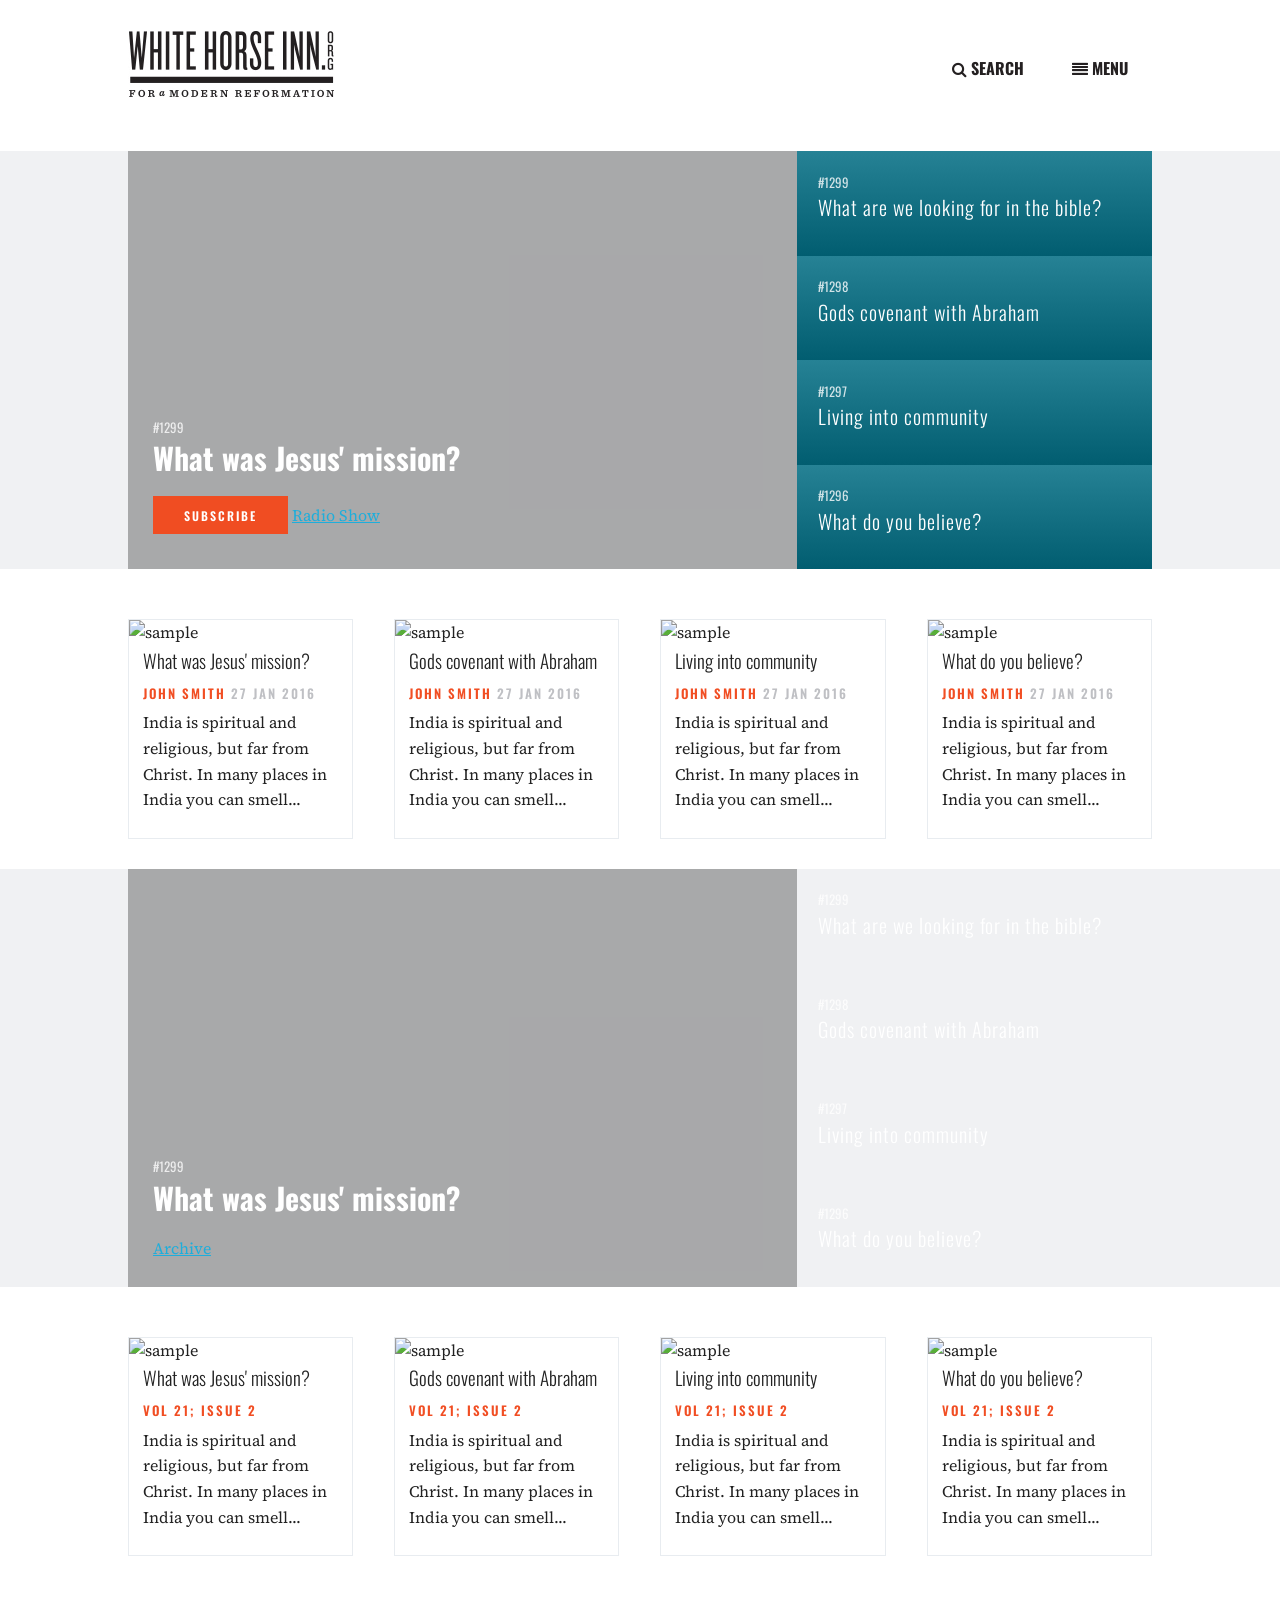
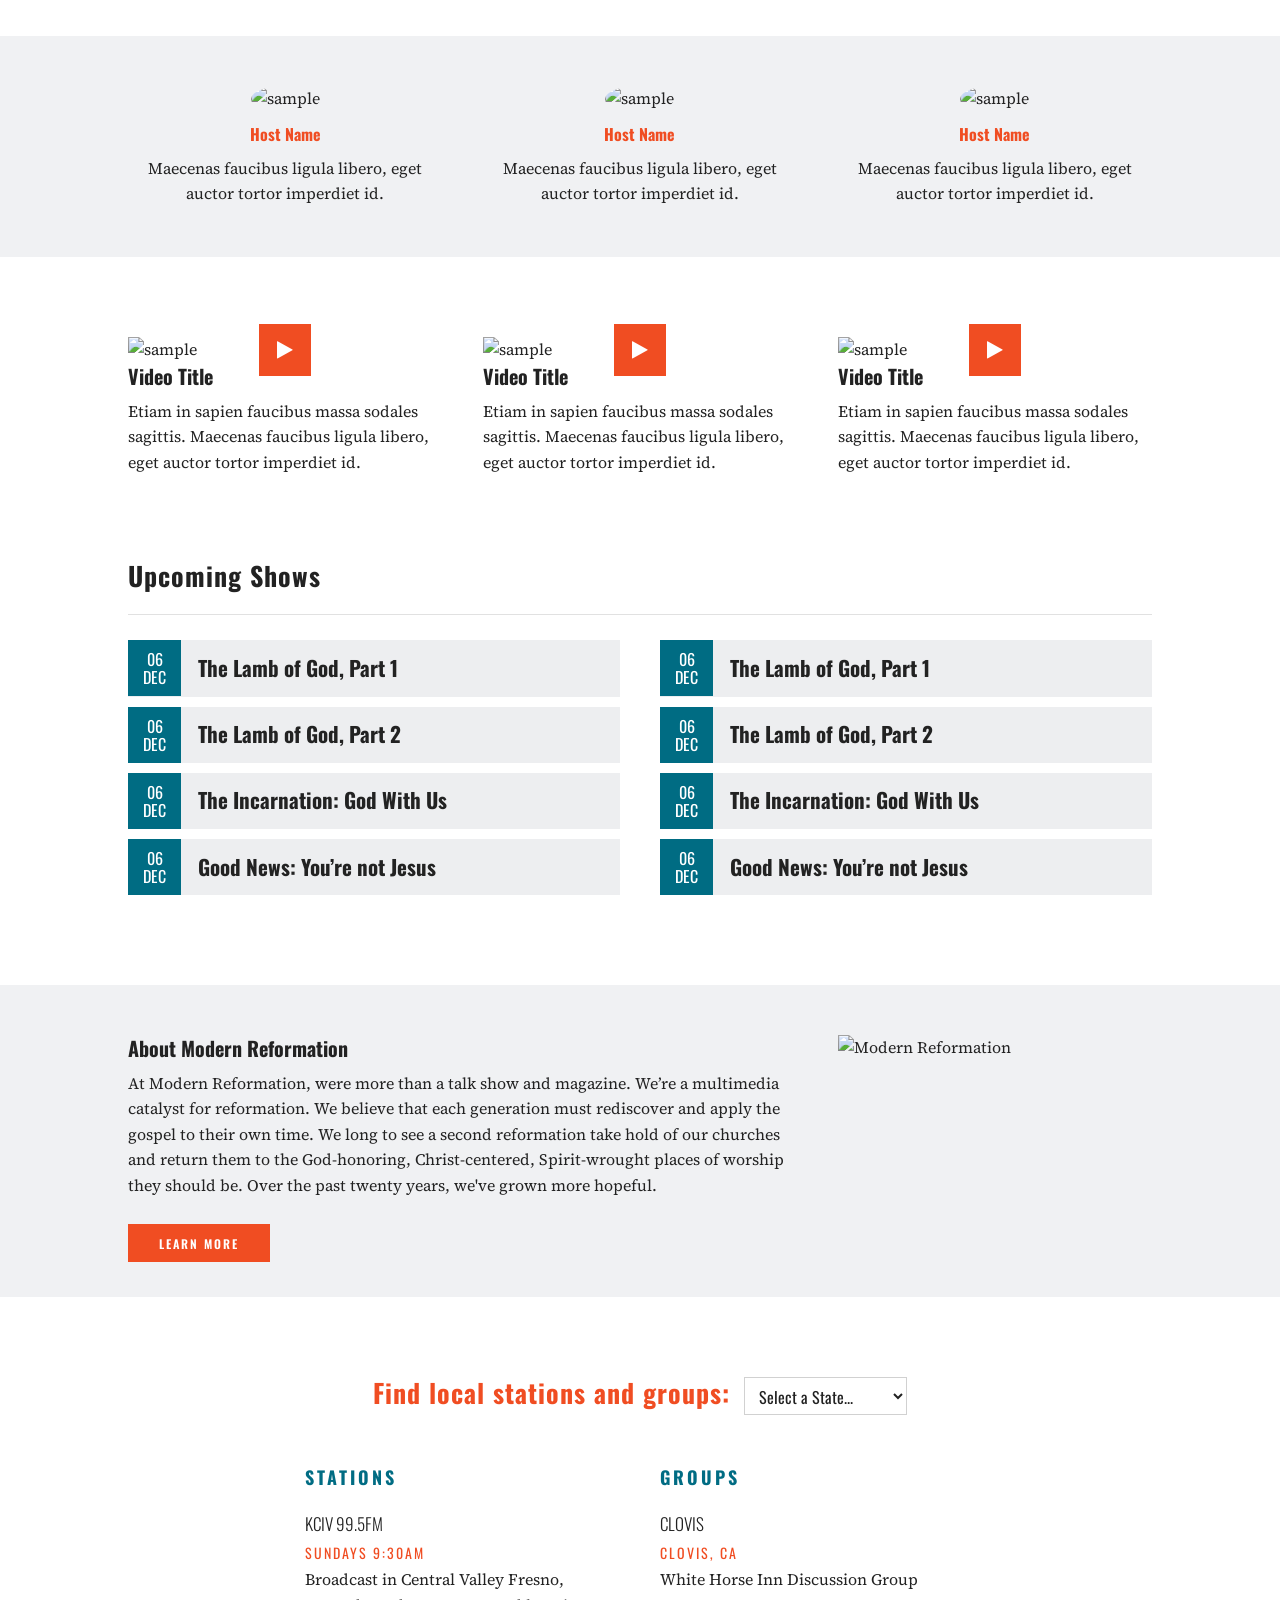
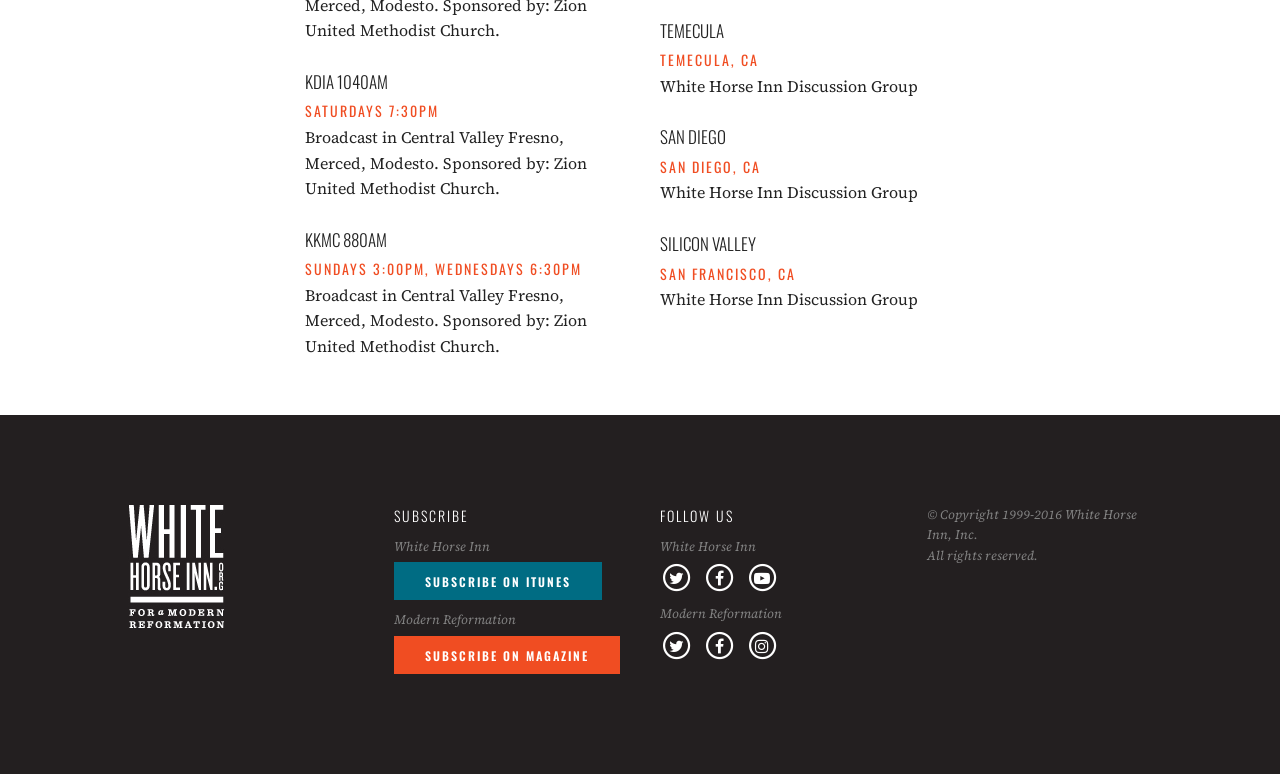
==== commit 08836b50: "Update elements.html" ====
--- a/elements.html
+++ b/elements.html
@@ -19,7 +19,7 @@
 			<a id="logo" href="index.html"><img src="images/whitehorseinn-logo.jpg" alt="White Horse Inn" /></a>
 			<ul class="jetmenu">
 				<li class="right">
-					<a href="#">Menu</a>
+					<a href="#"><i class="fa fa-align-justify"></i> Menu</a>
 					<div class="megamenu full-width">
 						<div class="row">
 							<div class="col2">
@@ -111,6 +111,7 @@
 						</div>
 					</div>
 				</li>
+				<li class="right"><a href="#"><i class="fa fa-search"></i> Search</a></li>
 			</ul>
 		</div>
 	</header>
@@ -161,7 +162,7 @@
 		<div class="container">
 			<div class="row">
 				<div class="post-item three columns">
-					<img src="http://placehold.it/270x190" alt="sample" />
+					<img src="http://placehold.it/400x281" alt="sample" />
 					<div class="post-item-excerpt">
 						<h2>What was Jesus' mission?</h2>
 						<div class="meta-data">
@@ -171,7 +172,7 @@
 					</div>
 				</div>
 				<div class="post-item three columns">
-					<img src="http://placehold.it/270x190" alt="sample" />
+					<img src="http://placehold.it/400x281" alt="sample" />
 					<div class="post-item-excerpt">
 						<h2>Gods covenant with Abraham</h2>
 						<div class="meta-data">
@@ -181,7 +182,7 @@
 					</div>
 				</div>
 				<div class="post-item three columns">
-					<img src="http://placehold.it/270x190" alt="sample" />
+					<img src="http://placehold.it/400x281" alt="sample" />
 					<div class="post-item-excerpt">
 						<h2>Living into community</h2>
 						<div class="meta-data">
@@ -191,7 +192,7 @@
 					</div>
 				</div>
 				<div class="post-item three columns">
-					<img src="http://placehold.it/270x190" alt="sample" />
+					<img src="http://placehold.it/400x281" alt="sample" />
 					<div class="post-item-excerpt">
 						<h2>What do you believe?</h2>
 						<div class="meta-data">
@@ -202,74 +203,96 @@
 				</div>
 			</div>
 		</div>
+	</div><!--// end post-item list -->	
+	
+	<div class="module featured-items">
+		<div class="container">
+			<div class="row orange">
+				<div class="main-item eight columns" style="background: url('http://placehold.it/800x418') no-repeat #f0f1f3; background-size: cover; min-height: 418px;">
+					<div class="overlay"></div>
+					<div class="item-content">
+						<span class="number">1299</span>
+						<h1>What was Jesus' mission?</h1>
+						<a class="archive-cta" href="#">Archive</a>
+					</div>
+				</div>
+				<div class="item-container">
+					<a class="item" href="#">
+						<div class="item-content">
+							<span class="number">1299</span>
+							<h2>What are we looking for in the bible?</h2>
+						</div>
+					</a>
+					<a class="item" href="#">
+						<div class="item-content">
+							<span class="number">1298</span>
+							<h2>Gods covenant with Abraham</h2>
+						</div>
+					</a>
+					<a class="item" href="#">
+						<div class="item-content">
+							<span class="number">1297</span>
+							<h2>Living into community</h2>
+						</div>
+					</a>
+					<a class="item" href="#">
+						<div class="item-content">
+							<span class="number">1296</span>
+							<h2>What do you believe?</h2>
+						</div>
+					</a>
+				</div>
+			</div>
+		</div>
+	</div><!--// end featured items shows -->
+	
+	<div class="post-list module">
+		<div class="container">
+			<div class="row">
+				<div class="post-item three columns">
+					<img src="http://placehold.it/400x281" alt="sample" />
+					<div class="post-item-excerpt">
+						<h2>What was Jesus' mission?</h2>
+						<div class="meta-data">
+							<span class="author">VOL 21; issue 2</span>
+						</div>
+						<p>India is spiritual and religious, but far from Christ. In many places in India you can smell...</p>
+					</div>
+				</div>
+				<div class="post-item three columns">
+					<img src="http://placehold.it/400x281" alt="sample" />
+					<div class="post-item-excerpt">
+						<h2>Gods covenant with Abraham</h2>
+						<div class="meta-data">
+							<span class="author">VOL 21; issue 2</span>
+						</div>
+						<p>India is spiritual and religious, but far from Christ. In many places in India you can smell...</p>
+					</div>
+				</div>
+				<div class="post-item three columns">
+					<img src="http://placehold.it/400x281" alt="sample" />
+					<div class="post-item-excerpt">
+						<h2>Living into community</h2>
+						<div class="meta-data">
+							<span class="author">VOL 21; issue 2</span>
+						</div>
+						<p>India is spiritual and religious, but far from Christ. In many places in India you can smell...</p>
+					</div>
+				</div>
+				<div class="post-item three columns">
+					<img src="http://placehold.it/400x281" alt="sample" />
+					<div class="post-item-excerpt">
+						<h2>What do you believe?</h2>
+						<div class="meta-data">
+							<span class="author">VOL 21; issue 2</span>
+						</div>
+						<p>India is spiritual and religious, but far from Christ. In many places in India you can smell...</p>
+					</div>
+				</div>
+			</div>
+		</div>
 	</div><!--// end post-item list -->
-	
-	<div class="post-list-alt module">
-		<div class="container">
-			<div class="row">
-				<div class="six columns">
-					<div class="post-item">
-						<div class="row">
-							<div class="four columns">
-								<img src="http://placehold.it/270x190" alt="sample" />
-							</div>
-							<div class="eight columns">
-								<h2>Gods covenant with Abraham</h2>
-								<div class="meta-data">
-									<span class="author">John Smith</span> <span class="post-item-date">27 JAN 2016</span>
-								</div>
-								<p>India is spiritual and religious, but far from Christ. In many places in India you can smell...</p>
-							</div>
-						</div>
-					</div>
-					<div class="post-item">
-						<div class="row">
-							<div class="four columns">
-								<img src="http://placehold.it/270x190" alt="sample" />
-							</div>
-							<div class="eight columns">
-								<h2>Living into community</h2>
-								<div class="meta-data">
-									<span class="author">John Smith</span> <span class="post-item-date">27 JAN 2016</span>
-								</div>
-								<p>India is spiritual and religious, but far from Christ. In many places in India you can smell...</p>
-							</div>
-						</div>
-					</div>
-				</div>
-				<div class="six columns">
-					<div class="post-item">
-						<div class="row">
-							<div class="four columns">
-								<img src="http://placehold.it/270x190" alt="sample" />
-							</div>
-							<div class="eight columns">
-								<h2>What was Jesus' mission?</h2>
-								<div class="meta-data">
-									<span class="author">John Smith</span> <span class="post-item-date">27 JAN 2016</span>
-								</div>
-								<p>India is spiritual and religious, but far from Christ. In many places in India you can smell...</p>
-							</div>
-						</div>
-					</div>
-					<div class="post-item">
-						<div class="row">
-							<div class="four columns">
-								<img src="http://placehold.it/270x190" alt="sample" />
-							</div>
-							<div class="eight columns">
-								<h2>What do you believe?</h2>
-								<div class="meta-data">
-									<span class="author">John Smith</span> <span class="post-item-date">27 JAN 2016</span>
-								</div>
-								<p>India is spiritual and religious, but far from Christ. In many places in India you can smell...</p>
-							</div>
-						</div>
-					</div>
-				</div>
-			</div>
-		</div>
-	</div><!--// end post-item list alternate -->
+
 	
 	<div class="module full-width grey center-text">
 		<div class="container">
@@ -364,6 +387,21 @@
 						<span class="show-date">06<br />Dec</span>
 						<h4>Good News: You’re not Jesus</h4>
 					</div>
+				</div>
+			</div>
+		</div>
+	</div>
+	
+	<div class="module full-width grey">
+		<div class="container">
+			<div class="row">
+				<div class="eight columns">
+					<h3>About Modern Reformation</h3>
+					<p>At Modern Reformation, were more than a talk show and magazine.  We’re a multimedia catalyst for reformation. We believe that each generation must rediscover and apply the gospel to their own time. We long to see a second reformation take hold of our churches and return them to the God-honoring, Christ-centered, Spirit-wrought places of worship they should be. Over the past twenty years, we've grown more hopeful.</p>
+					<a class="button orange" href="#">Learn More</a>
+				</div>
+				<div class="four columns">
+					<img src="images/modern-reformation-logo.png" alt="Modern Reformation" />
 				</div>
 			</div>
 		</div>
@@ -559,7 +597,7 @@
 		</div>
 	</footer>
 		
-<script type="text/javascript" src="js/jquery-1.12.1.min.js"></script>
+<script type="text/javascript" src="js/jquery-2.1.4.min.js"></script>
 <script type="text/javascript" src="js/jetmenu.js"></script>
 <script type="text/javascript">
      jQuery(document).ready(function() {
@@ -567,4 +605,4 @@
      });
 </script>
 </body>
-</html>+</html>
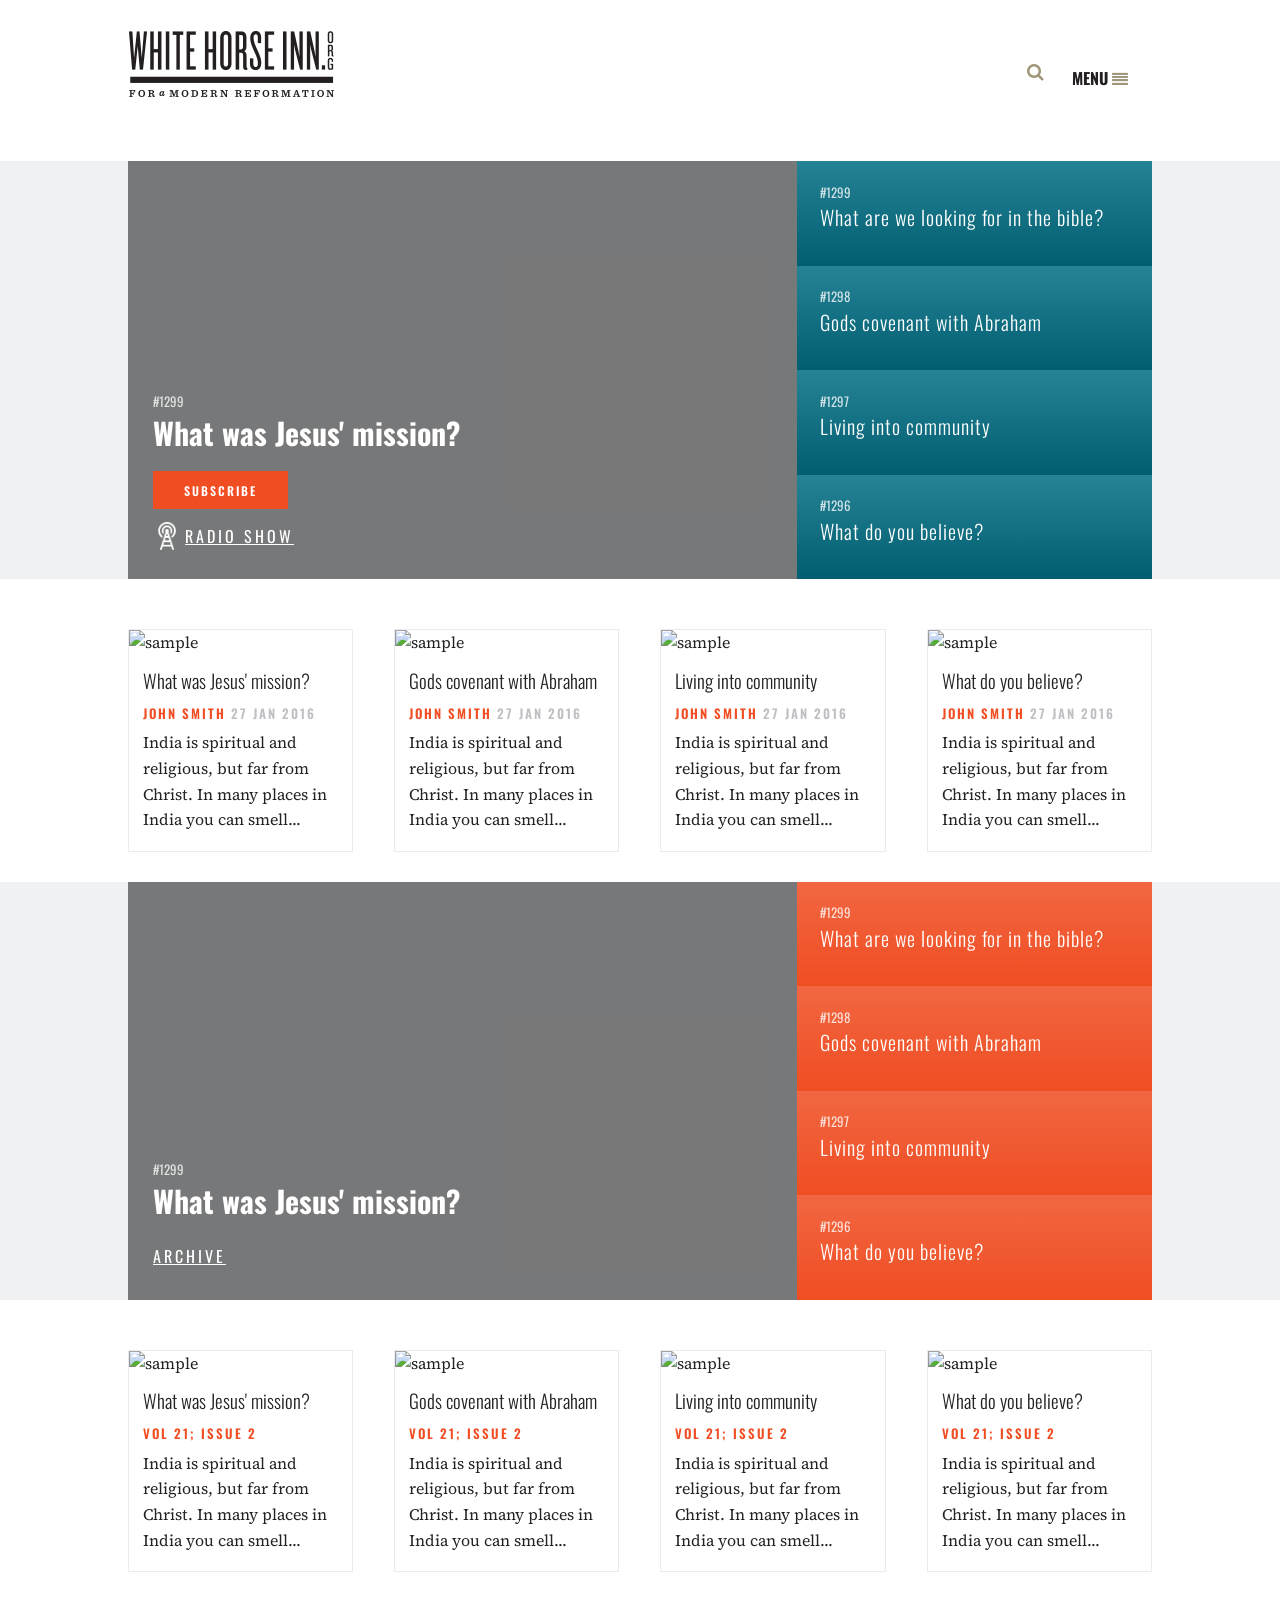
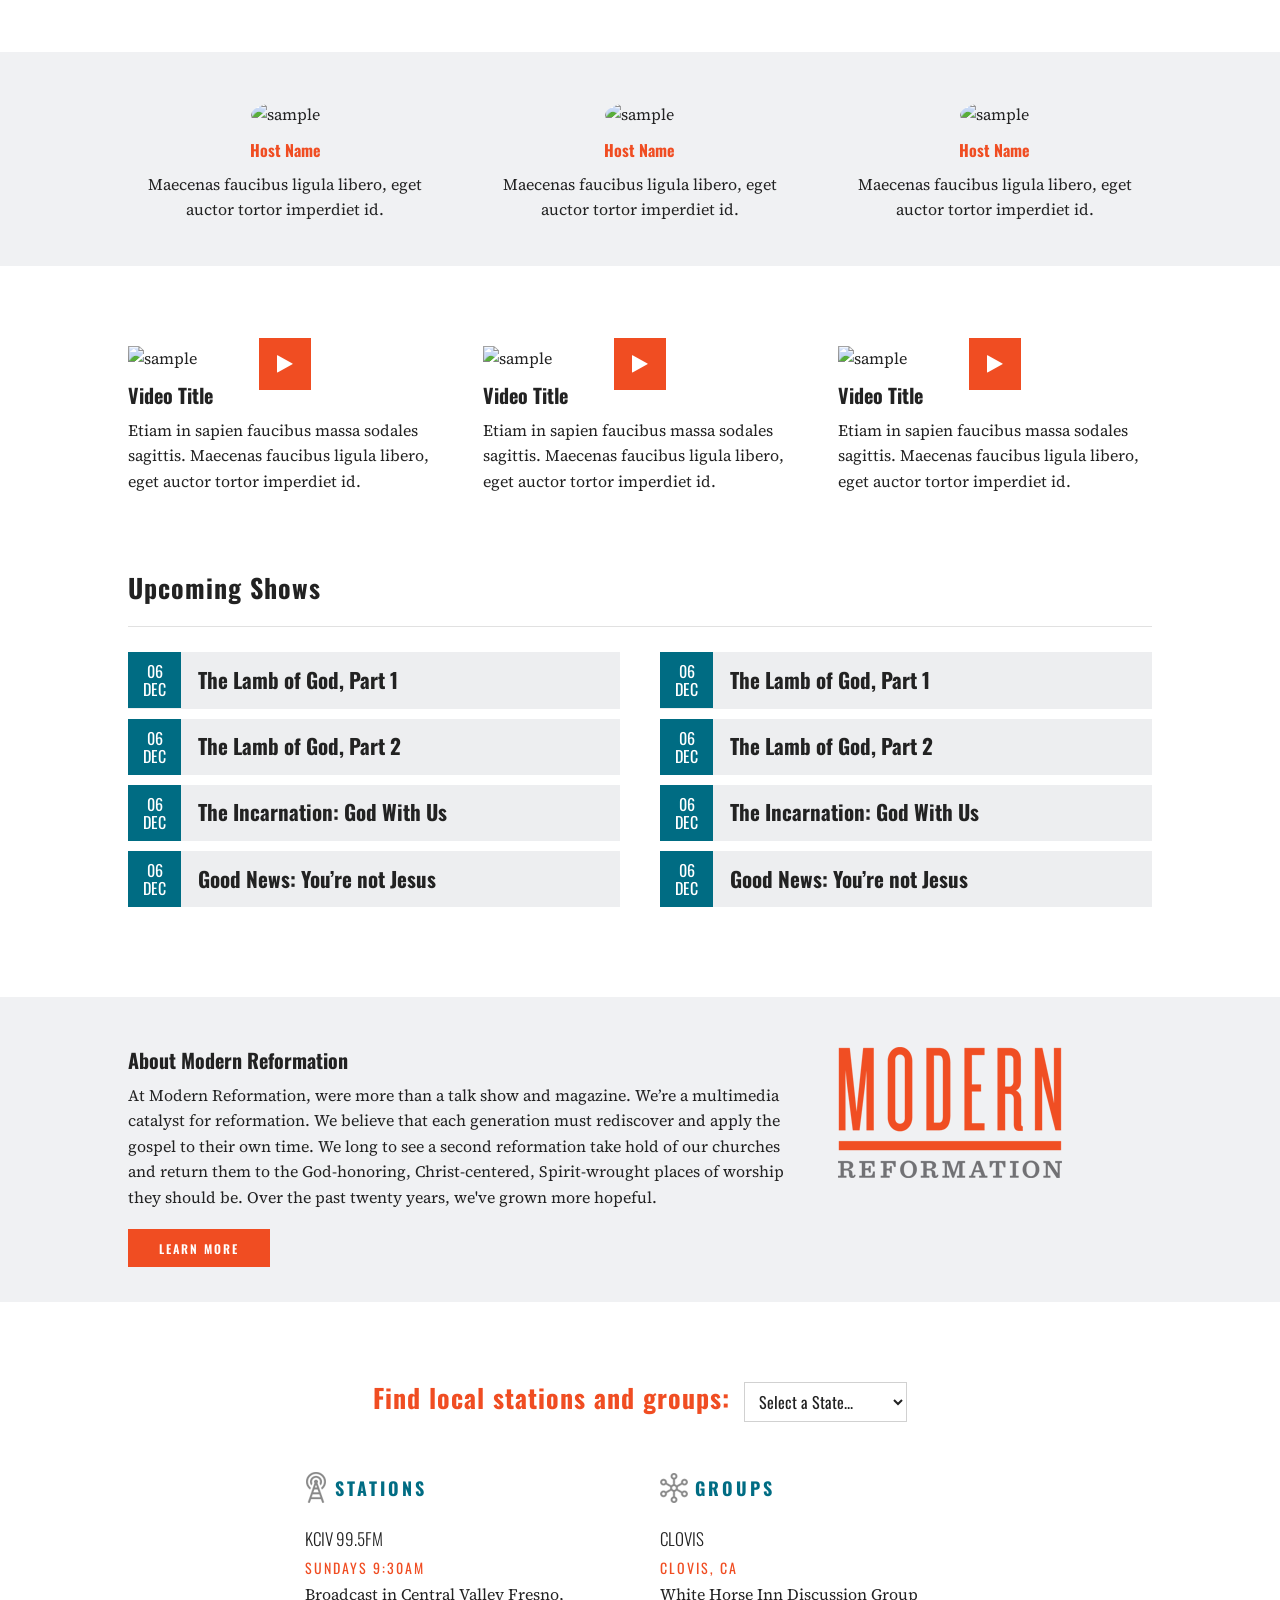
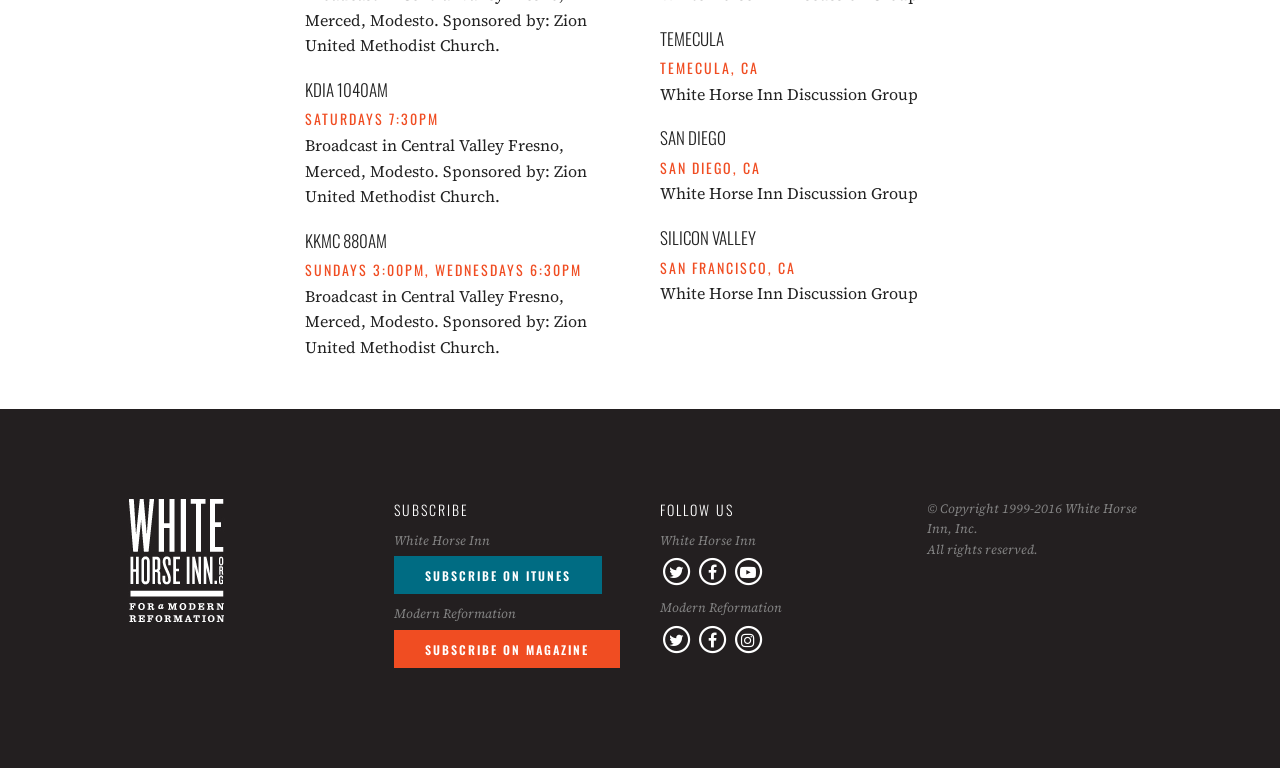
==== commit 52dfb94b: "Update elements.html" ====
--- a/elements.html
+++ b/elements.html
@@ -10,16 +10,23 @@
 	<link rel="stylesheet" href="https://maxcdn.bootstrapcdn.com/font-awesome/4.5.0/css/font-awesome.min.css">
 	<link rel="stylesheet" href="css/normalize.css">
 	<link rel="stylesheet" href="css/skeleton.css">
+	<link rel="stylesheet" type="text/css" href="css/jetmenu.css">
 	<link rel="icon" type="image/png" href="images/favicon.png">
-	<link rel="stylesheet" type="text/css" href="css/jetmenu.css">
 </head>
 <body>
 	<header>
 		<div class="container">
 			<a id="logo" href="index.html"><img src="images/whitehorseinn-logo.jpg" alt="White Horse Inn" /></a>
+			<div id="search">
+			<form class="searchbox">
+		        <input type="search" placeholder="Search..." name="search" class="searchbox-input" onkeyup="buttonUp();" required>
+			        <input type="submit" class="searchbox-submit" value="GO">
+			        <span class="searchbox-icon"><i class="fa fa-search"></i></span>
+				</form>
+			</div>
 			<ul class="jetmenu">
 				<li class="right">
-					<a href="#"><i class="fa fa-align-justify"></i> Menu</a>
+					<a href="#">Menu <i class="fa fa-align-justify"></i></a>
 					<div class="megamenu full-width">
 						<div class="row">
 							<div class="col2">
@@ -111,7 +118,6 @@
 						</div>
 					</div>
 				</li>
-				<li class="right"><a href="#"><i class="fa fa-search"></i> Search</a></li>
 			</ul>
 		</div>
 	</header>
@@ -598,11 +604,6 @@
 	</footer>
 		
 <script type="text/javascript" src="js/jquery-2.1.4.min.js"></script>
-<script type="text/javascript" src="js/jetmenu.js"></script>
-<script type="text/javascript">
-     jQuery(document).ready(function() {
-          $().jetmenu();
-     });
-</script>
+<script type="text/javascript" src="js/scripts.js"></script>
 </body>
 </html>
--- a/css/skeleton.css
+++ b/css/skeleton.css
@@ -1,14 +1,10 @@
-/*
-* Skeleton V2.0.4
-* Copyright 2014, Dave Gamache
-* www.getskeleton.com
-* Free to use under the MIT license.
-* http://www.opensource.org/licenses/mit-license.php
-* 12/29/2014
-*/
-
 /* Grid
 –––––––––––––––––––––––––––––––––––––––––––––––––– */
+
+* {
+	box-sizing: border-box;
+	}
+	
 .container {
   position: relative;
   width: 100%;
@@ -110,6 +106,7 @@
 
 img {
 	max-width: 100%;
+	margin-bottom: 1rem;
 	}
 
 
@@ -126,6 +123,27 @@
 h5 { font-size: 1.6rem; line-height: 1.5; margin-bottom: 1rem; color: #f04d22; }
 h6 { font-size: 1.4rem; line-height: 1.6; font-weight: 300; letter-spacing: 2px; text-transform: uppercase; margin-bottom: 1rem; }
 
+blockquote {
+	position: relative;
+	padding: 2rem 2rem 2rem 3rem;
+	margin: 0;
+	font-size: 1.7rem;
+	text-align: left;
+	border: 1px solid #e8ecf0;
+	color: #878184;
+	font-style: italic;
+	}
+	
+blockquote:before {
+	position: absolute;
+	top: 0;
+	left: -1rem;
+	font-size: 5rem;
+	content: "“";
+	font-family: Georgia, serif;
+	color: #f04d22;
+	}
+
 p {
   margin-top: 0; }
 
@@ -145,18 +163,17 @@
 /* Links
 –––––––––––––––––––––––––––––––––––––––––––––––––– */
 a {
-  color: #1EAEDB; }
+	color: #006c83; 
+	}
+	
 a:hover {
-  color: #0FA0CE; }
+	color: #f04d22; 
+	}
 
 
 /* Buttons
 –––––––––––––––––––––––––––––––––––––––––––––––––– */
-.button,
-button,
-input[type="submit"],
-input[type="reset"],
-input[type="button"] {
+.button {
   display: inline-block;
   height: 38px;
   padding: 0 30px;
@@ -173,7 +190,8 @@
   background-color: transparent;
   border: 1px solid #bbb;
   cursor: pointer;
-  box-sizing: border-box; }
+  box-sizing: border-box; 
+}
 .button:hover,
 button:hover,
 input[type="submit"]:hover,
@@ -186,7 +204,8 @@
 input[type="button"]:focus {
   color: #333;
   border-color: #888;
-  outline: 0; }
+  outline: 0; 
+  text-decoration: none;}
 .button.button-primary,
 button.button-primary,
 input[type="submit"].button-primary,
@@ -209,6 +228,12 @@
   background-color: #1EAEDB;
   border-color: #1EAEDB; }
 
+.button.large {
+	font-size: 1.6rem;
+	padding: 4px 30px;
+	height: auto;
+	}
+
 .button.blue {
 	background: #006c83;
 	color: #fff;
@@ -220,8 +245,7 @@
 	color: #fff;
 	border: 1px solid #f04d22;
 	}
-
-
+	
 /* Forms
 –––––––––––––––––––––––––––––––––––––––––––––––––– */
 input[type="email"],
@@ -233,7 +257,6 @@
 input[type="password"],
 textarea,
 select {
-  height: 38px;
   padding: 6px 10px; /* The 6px vertically centers text on FF, ignored by Webkit */
   background-color: #fff;
   border: 1px solid #D1D1D1;
@@ -266,7 +289,7 @@
 input[type="password"]:focus,
 textarea:focus,
 select:focus {
-  border: 1px solid #f04d22;
+  border: 1px solid #222;
   outline: 0; }
 label,
 legend {
@@ -302,17 +325,6 @@
   font-size: 90%; }
 li {
   margin-bottom: 1rem; }
-
-.jetmenu li > .megamenu ul.social {
-	width: 100%;
-	}
-
-.jetmenu li > .megamenu ul.social li {
-	float: left;
-	width: 30px;
-	display: inline-block;
-	margin: 0 13px 0 0;
-	}
 
 /* Tables
 –––––––––––––––––––––––––––––––––––––––––––––––––– */
@@ -348,7 +360,7 @@
 ul,
 ol,
 form {
-  margin-bottom: 2.5rem; }
+  margin-bottom: 1.8rem; }
 
 
 /* Utilities
@@ -375,7 +387,7 @@
 	}
 	
 .overlay {
-	background: rgba(0,0,0,0.3);
+	background: rgba(0,0,0,0.5);
 	position: absolute;
 	top: 0;
 	left: 0;
@@ -388,6 +400,9 @@
 –––––––––––––––––––––––––––––––––––––––––––––––––– */
 
 /* Self Clearing Goodness */
+.row {
+	margin: 0;
+	}
 .container:after,
 .row:after,
 .u-cf {
@@ -404,11 +419,113 @@
 	top: 30px;
 	}
 	
+#search {
+	display: block;
+    overflow: hidden;
+    width: 300px;
+    position: absolute;
+    top: 47px;
+    right: 9%;
+	}
+	
+	@media (max-width: 1100px) {
+		#search {
+			right: 13%;
+			}
+		}
+	
+	@media (max-width: 900px) {
+		#search {
+			right: 16%;
+			}
+		}		
+	
+	@media (max-width: 800px) {
+		#search {
+			display: none;
+			}
+		}
+	
+.searchbox {
+	position: relative;
+	min-width: 50px;
+	width: 0%;
+	height: 50px;
+	float: right;
+	overflow: hidden;
+	-webkit-transition: width 0.3s;
+	-moz-transition: width 0.3s;
+	-ms-transition: width 0.3s;
+	-o-transition: width 0.3s;
+	transition: width 0.3s;
+	}
+
+.searchbox-input {
+	top: 0;
+	right: 0;
+	border: 0;
+	outline: 0;
+	background: #dcddd8;
+	width: 100%;
+	height: 50px;
+	margin: 0;
+	padding: 0px 55px 0px 20px;
+	font-size: 20px;
+	color: #222;
+	border: 1px solid #222;
+	}
+	
+.searchbox-input::-webkit-input-placeholder {
+	color: #dcddd8;
+	}
+	
+.searchbox-input:-moz-placeholder {
+	color: #dcddd8;
+	}
+	
+.searchbox-input::-moz-placeholder {
+	color: #dcddd8;
+	}
+	
+.searchbox-input:-ms-input-placeholder {
+	color: #dcddd8;
+	}
+
+.searchbox-icon,
+.searchbox-submit {
+	width: 50px;
+	height: 50px;
+	display: block;
+	position: absolute;
+	top: 0;
+	font-size: 1.1em;
+	right: 0;
+	padding: 0;
+	margin: 0;
+	border: 0;
+	outline: 0;
+	line-height: 50px;
+	text-align: center;
+	cursor: pointer;
+	color: #a0977a;
+	background: #fff;
+	z-index: 9;
+	}
+	
+.searchbox-open .searchbox-icon,
+.searchbox-open .searchbox-submit {
+	background: #222;
+	}
+	
+.searchbox-open {
+	width: 100%;
+	}
+	
 /* Module Styling
 –––––––––––––––––––––––––––––––––––––––––––––––––– */
 
 .module {
-	padding: 30px 0;	
+	padding: 3rem 0;	
 	}
 	
 .full-width {
@@ -448,6 +565,10 @@
 	
 .featured-items .row.blue {
 	background: #006c83;
+	}
+	
+.featured-items .row.orange {
+	background: #f04d22;
 	}
 	
 .featured-items .main-item {
@@ -463,7 +584,7 @@
 	
 .featured-items .item-container {
 	float: left;
-	width: 30.6666666667%;
+	width: 34.6666666667%;
 	height: 418px;
 	}
 	
@@ -483,7 +604,7 @@
 	
 	@media (max-width: 960px) {
 		.featured-items .item {
-			width: 96%;
+			width: 100%;
 			padding: 0 2%;
 			}
 		}
@@ -500,6 +621,14 @@
 	filter: progid:DXImageTransform.Microsoft.gradient( startColorstr='#268295', endColorstr='#015d70',GradientType=0 );
 	}
 	
+.featured-items .row.orange .item {
+	background: rgb(241,103,66);
+	background: -moz-linear-gradient(top,  rgba(241,103,66,1) 0%, rgba(240,77,34,1) 100%);
+	background: -webkit-linear-gradient(top,  rgba(241,103,66,1) 0%,rgba(240,77,34,1) 100%);
+	background: linear-gradient(to bottom,  rgba(241,103,66,1) 0%,rgba(240,77,34,1) 100%);
+	filter: progid:DXImageTransform.Microsoft.gradient( startColorstr='#f16742', endColorstr='#f04d22',GradientType=0 );
+	}
+	
 .featured-items .item .item-content {
 	display: table-cell;
 	vertical-align: middle;
@@ -521,6 +650,74 @@
 .featured-items span.number:before {
 	content: "#";
 	}
+	
+.show-cta {
+	background: url('../images/icon-broadcast.png') no-repeat left center;
+	background-size: 28px 28px;
+	display: block;
+	font-family: 'Oswald', sans-serif;
+	padding: 5px 0 5px 32px;
+	letter-spacing: 3px;
+	color: #fff;
+	text-decoration: underline;
+	text-transform: uppercase;
+	}
+	
+.archive-cta {
+	display: block;
+	font-family: 'Oswald', sans-serif;
+	padding: 5px 0;
+	letter-spacing: 3px;
+	color: #fff;
+	text-decoration: underline;
+	text-transform: uppercase;
+	}
+	
+.show-cta:hover,
+.archive-cta:hover {
+	color: #fff;
+	opacity: 0.7;
+	}
+	
+/* Hero Area
+–––––––––––––––––––––––––––––––––––––––––––––––––– */
+
+.hero {
+	position: relative;
+	color: #fff;
+	min-height: 270px;
+	margin: 0 0 3rem 0;
+	}
+	
+.hero h1 {
+	padding-top: 2rem;
+	font-weight: 300;
+	}
+	
+.hero h5 {
+	letter-spacing: 4px;
+	}
+	
+.hero p {
+	margin-bottom: 1rem;
+	}
+	
+.module.page-header {
+	background: #231f20;
+	color: #fff;
+	position: relative;
+	height: 70px;
+	padding: 0px;
+	margin: 0px 0px 5rem;
+	}
+
+.module.page-header h1,
+.module.page-header h2 {
+    line-height: 95px;
+    font-size: 6rem;
+    text-transform: uppercase;
+    letter-spacing: 1px;
+	}
 
 /* Post Listings
 –––––––––––––––––––––––––––––––––––––––––––––––––– */	
@@ -529,6 +726,18 @@
 	border: 1px solid #e8ecf0;
 	box-sizing: border-box;
 	}
+	
+	@media (max-width: 960px) {
+		.post-list .post-item {
+			width: 48%;
+			margin-left: 4%;
+			margin-bottom: 3rem;
+			}
+			
+		.post-list .post-item:nth-child(odd) {
+			margin-left: 0;
+			}
+		}
 	
 .post-list  .post-item-excerpt {
 	padding: .3rem 1.4rem 0 1.4rem;
@@ -541,7 +750,7 @@
 	letter-spacing: 0;
 	}
 	
-.post-item .meta-data {
+.meta-data {
 	font-family: 'Oswald', sans-serif;
 	text-transform: uppercase;
 	font-size: 1.3rem;
@@ -551,25 +760,37 @@
 	color: #bfc0c4;
 	}
 	
-.post-item .author {
+.author {
 	color: #f14e23;
 	}
 	
-/* Upcoming Shows
-–––––––––––––––––––––––––––––––––––––––––––––––––– */
-
-.upcoming-show {
+/* Shows Lists
+–––––––––––––––––––––––––––––––––––––––––––––––––– */
+
+.upcoming-show,
+.archived-show {
+	display: block;
 	background: #edeef0;
   	font-family: 'Oswald', sans-serif;
 	position: relative;
 	}
 	
-.upcoming-show h4 {
+.archived-show:after {
+	content: "\f04b";
+	font-family: 'FontAwesome';
+	position: absolute;
+	top: 30%;
+	right: 20px;
+	}
+	
+.upcoming-show h4,
+.archived-show h4 {
 	font-size: 2.1rem;
 	padding: .66em 30px .66em 70px;
 	}
 	
-.upcoming-show span.show-date {
+.upcoming-show span.show-date,
+.archived-show span.show-date {
 	display: inline-block;
 	position: absolute;
 	top: 0;
@@ -582,6 +803,18 @@
     line-height: 1.8rem;
 	}
 	
+.archive-list li {
+	list-style: none;
+	margin: 0;
+	padding: 0;
+	}
+	
+h3.year {
+	font-size: 4rem;
+	font-style: italic;
+	color: #f04d22;
+	}
+	
 	
 /* Videos
 –––––––––––––––––––––––––––––––––––––––––––––––––– */
@@ -590,6 +823,12 @@
 	position: relative;
 	width: 100%;
 	}
+	
+		@media (max-width: 960px) {
+			.video {
+				text-align: center;
+				}
+			}
 	
 a.play {
 	height: 52px;
@@ -642,6 +881,16 @@
 	color: #006c83;
 	text-transform: uppercase;
 	letter-spacing: 3px;
+	padding: 4px 0 4px 30px;
+	}
+	
+.stations-list h4 {
+	background: url('../images/icon-shows.png') no-repeat left center;
+	}
+
+.groups-list h4 {
+	background: url('../images/icon-groups.png') no-repeat left center;
+	padding-left: 35px;
 	}
 	
 .stations-list h5,
@@ -662,6 +911,632 @@
 	font-family: 'Oswald', sans-serif;
 	}
 
+	
+/* Events & Schedule
+–––––––––––––––––––––––––––––––––––––––––––––––––– */
+
+.event-date {
+	display: block;
+	font-size: 1.9rem;
+	margin-bottom: 2rem;
+	}
+	
+.schedule {
+	margin-bottom: 50px;
+	text-align: left;
+	background-color: #ffffff;
+	}
+
+.schedule h4 {
+	color: #006c83;
+	}
+
+.schedule h3 {
+	color: #222;
+	}
+
+.schedule h5 {
+	text-transform: uppercase;
+	font-size: 1.4rem;
+	letter-spacing: 1px;
+	}
+
+.schedule p.date,
+.schedule .schedule-item .schedule-item-toggle .time {
+	font-family: 'Oswald', sans-serif;
+	font-size: 1.2rem;
+	color: #bfc0c4;
+	margin-top: 5px;
+	letter-spacing: 3px;
+	font-weight: 300;
+	}
+
+.schedule .schedule-item .schedule-item-toggle .time:before {
+	content: "\f017";
+	font-family: 'FontAwesome';
+	padding-right: 3px;
+	}
+
+.schedule .tab-content .nav-current {
+	background-color: #eff1f5;
+	border-color: #e9e9e9;
+	}
+
+.nav.nav-schedule {
+	display: table;
+	width: 100%;
+	border-style: solid;
+	border-width: 0 1px 0 0;
+	border-color: #e9e9e9;
+	z-index: 10;
+	}
+
+.nav.nav-schedule > li {
+	-webkit-transition: background 0.2s ease, border 0.2s ease;
+	-moz-transition: background 0.2s ease, border 0.2s ease;
+	-o-transition: background 0.2s ease, border 0.2s ease;
+	transition: background 0.2s ease, border 0.2s ease;
+	position: relative;
+	display: table-cell;
+	font-size: 15px;
+	border-style: solid;
+	border-width: 1px 0 1px 1px;
+	border-color: #e9e9e9;
+	margin-bottom: 0px;
+	}
+
+.nav.nav-schedule > li:after {
+	-webkit-transition: opacity 0.15s ease;
+	-moz-transition: opacity 0.15s ease;
+	-o-transition: opacity 0.15s ease;
+	transition: opacity 0.15s ease;
+	position: absolute;
+	bottom: -6px;
+	left: 50%;
+	margin-left: -8px;
+	width: 0;
+	height: 0;
+	content: "";
+	border-style: solid;
+	border-width: 7px 10px 0 10px;
+	border-left-color: transparent;
+	border-right-color: transparent;
+	border-bottom-color: transparent;
+	opacity: 0;
+	z-index: 1;
+	}
+
+.nav.nav-schedule > li > a {
+	-webkit-transition: color 0.2s ease;
+	-moz-transition: color 0.2s ease;
+	-o-transition: color 0.2s ease;
+	transition: color 0.2s ease;
+	display: block;
+	text-decoration: none;
+	padding: 20px 15px 12px;
+	text-align: center;
+	}
+
+.nav.nav-schedule > li > a *:first-child {
+	margin-top: 0;
+	}
+
+.nav.nav-schedule > li > a *:last-child {
+	margin-bottom: 0;
+	}
+
+.nav.nav-schedule > li > a:hover,
+.nav.nav-schedule > li > a:focus {
+	background-color: transparent;
+	}
+
+.nav.nav-schedule > li > a h1:first-child,
+.nav.nav-schedule > li > a h2:first-child,
+.nav.nav-schedule > li > a h3:first-child,
+.nav.nav-schedule > li > a h4:first-child,
+.nav.nav-schedule > li > a h5:first-child,
+.nav.nav-schedule > li > a h6:first-child {
+	margin: 0 0 -2px;
+	}
+
+.nav.nav-schedule > li.active:after {
+	opacity: 1;
+	color: #006c83;
+	}
+
+.nav.nav-schedule > li.active,
+.nav.nav-schedule > li.active:hover,
+.nav.nav-schedule > li.active:active {
+	cursor: default;
+	pointer-events: none;
+	}
+
+.nav.nav-schedule > li.active a,
+.nav.nav-schedule > li.active a:hover,
+.nav.nav-schedule > li.active a:focus,
+.nav.nav-schedule > li.active a *,
+.nav.nav-schedule > li.active a:hover *,
+.nav.nav-schedule > li.active a:focus * {
+	color: #ffffff;
+	background: #006c83;
+	}
+
+.schedule .tab-content {
+	padding: 0;
+	border-style: solid;
+	border-width: 0 1px 1px;
+	border-color: transparent #e9e9e9 #e9e9e9;
+	}
+
+.schedule .tab-content .img-responsive {
+	margin: 0;
+	}
+
+.schedule .tab-content .nav.nav-schedule {
+	display: inline-block;
+	background-color: #eff1f5;
+	border: none;
+	}
+
+.schedule .tab-content .nav.nav-schedule > li {
+	display: inline-block;
+	border-width: 0 0 1px;
+	}
+
+.schedule .tab-content .nav.nav-schedule > li:not(.active) {
+	border-color: transparent;
+	}
+
+.schedule .tab-content .nav.nav-schedule > li:after {
+	display: none;
+	}
+
+.schedule .tab-content .nav.nav-schedule > li > a {
+	margin: 0;
+	padding: 16px 45px 14px;
+	font-weight: 700;
+	text-transform: uppercase;
+	}
+
+.schedule .tab-content .nav.nav-schedule > li > a:not(:hover):not(:active) {
+	color: #51545b;
+	}
+
+.schedule .tab-content .nav.nav-schedule > li.active {
+	background-color: transparent;
+	}
+
+.schedule .tab-content-schedule {
+	position: relative;
+	border: none;
+	padding: 90px 100px 80px 80px;
+	}
+
+.schedule .tab-content-schedule:before {
+	position: absolute;
+	top: 0;
+	bottom: 0;
+	left: 104px;
+	width: 0;
+	display: block;
+	content: "";
+	border-right: 1px solid #eff1f5;
+	}
+
+.schedule .tab-content-schedule .panel-group {
+	margin-bottom: 0;
+	}
+
+.schedule .tab-content-schedule .schedule-item {
+	position: relative;
+	margin-bottom: 22px;
+	min-height: 65px;
+	padding: 0 0 0 104px;
+	background-color: transparent;
+	}
+
+.schedule .tab-content-schedule .schedule-item:last-child {
+	margin-bottom: 0;
+	}
+
+.schedule .schedule-item + .schedule-item {
+	margin-top: 0;
+	}
+
+.schedule .schedule-item .lecture-icon-wrapper {
+	position: absolute;
+	vertical-align: middle;
+	top: 25px;
+	left: 4px;
+	width: 40px;
+	height: 40px;
+	text-align: center;
+	font-size: 20px;
+	line-height: 36px;
+	background-color: #ffffff;
+	border: 1px solid #eee;
+	border-radius: 50%;
+	overflow: hidden;
+	}
+
+.schedule .schedule-item .schedule-item-toggle {
+	margin-bottom: 0;
+	display: block;
+	text-decoration: none;
+	color: #000000;
+	}
+
+.schedule .schedule-item .schedule-item-toggle .time .icon {
+	margin-right: 8px;
+	vertical-align: middle;
+	color: #babfcc;
+	}
+
+.schedule .schedule-item .schedule-item-toggle .title {
+	position: relative;
+	margin: 0;
+	padding: 0 35px 11px 0;
+	border-bottom: 1px solid #eff1f5;
+	}
+
+.schedule .schedule-item .schedule-item-toggle .title .icon {
+	-webkit-transition: -webkit-transform 0.3s ease;
+	-moz-transition: -moz-transform 0.3s ease;
+	-o-transition: -o-transform 0.3s ease;
+	transition: -webkit-transform 0.3s ease,-moz-transform 0.3s ease,-o-transform 0.3s ease,transform 0.3s ease;
+	position: absolute;
+	right: 10px;
+	bottom: 11px;
+	font-size: 13px;
+	color: #51545b;
+	}
+
+.schedule .schedule-item .schedule-item-body {
+	margin-top: 0;
+	/*font-size: @font-size-small;*/
+	}
+
+.schedule .schedule-item .schedule-item-body .speaker-wrapper {
+	margin-bottom: 0;
+	}
+
+.schedule .schedule-item .schedule-item-body > article,
+.schedule .schedule-item .schedule-item-body > div {
+	margin: 0;
+	padding: 11px 0;
+	}
+
+@media (max-width: 991px) {
+  .schedule .tab-content .img-responsive {
+    margin: 0;
+  }
+}
+@media (max-width: 767px) {
+  .schedule .tab-content {
+    border: none;
+  }
+  .schedule .tab-content-schedule {
+    padding: 35px 20px;
+  }
+  .schedule .tab-content-schedule:before {
+    display: none;
+  }
+  .schedule .tab-content-schedule .schedule-item {
+    margin-bottom: 30px;
+    padding-left: 70px;
+  }
+
+.nav.nav-schedule {
+	border: 1px solid #eee;
+	}
+
+}
+@media (max-width: 480px) {
+  .schedule .tab-content-schedule {
+    padding: 35px 0;
+  }
+  .schedule .tab-content-schedule .schedule-item {
+    margin-bottom: 30px;
+    padding-left: 0;
+  }
+  .schedule .tab-content-schedule .schedule-item .lecture-icon-wrapper {
+   	display: none;
+  }
+  .schedule .tab-content-schedule .schedule-item .schedule-item-toggle .title {
+    padding-left: 40px;
+  }
+  .speaker-photo-wrapper {
+    display: none;
+  }
+  .schedule.schedule-light .tab-content {
+    padding: 10px 5px 20px;
+  }
+  .schedule.schedule-light .schedule-item .schedule-item-toggle .lecture-icon-wrapper {
+    top: 32px;
+    width: 30px;
+    height: 30px;
+    font-size: 16px;
+    line-height: 28px;
+  }
+  .schedule.schedule-light .schedule-item .schedule-item-toggle .title {
+    padding-left: 35px;
+  }
+}
+	
+.collapse {
+	display: none;
+	}
+
+.collapse.in {
+	display: block;
+	}
+
+tr.collapse.in {
+	display: table-row;
+	}
+
+tbody.collapse.in {
+	display: table-row-group;
+	}
+
+.collapsing {
+	position: relative;
+	height: 0;
+	overflow: hidden;
+	-webkit-transition-timing-function: ease;
+	     -o-transition-timing-function: ease;
+	        transition-timing-function: ease;
+	-webkit-transition-duration: .35s;
+	     -o-transition-duration: .35s;
+	        transition-duration: .35s;
+	-webkit-transition-property: height, visibility;
+	     -o-transition-property: height, visibility;
+	        transition-property: height, visibility;
+	}
+
+.nav {
+	padding-left: 0;
+	margin-bottom: 0;
+	list-style: none;
+	}
+
+.nav > li {
+	position: relative;
+	display: block;
+	}
+
+.nav > li > a {
+	position: relative;
+	display: block;
+	padding: 10px 15px;
+	}
+
+.nav > li > a:hover,
+.nav > li > a:focus {
+	text-decoration: none;
+	background-color: #eee;
+	}
+
+.nav > li.disabled > a {
+	color: #777;
+	}
+
+.nav > li.disabled > a:hover,
+.nav > li.disabled > a:focus {
+	color: #777;
+	text-decoration: none;
+	cursor: not-allowed;
+	background-color: transparent;
+	}
+
+.nav .open > a,
+.nav .open > a:hover,
+.nav .open > a:focus {
+	background-color: #eee;
+	border-color: #337ab7;
+	}
+
+.nav .nav-divider {
+	height: 1px;
+	margin: 9px 0;
+	overflow: hidden;
+	background-color: #e5e5e5;
+	}
+
+.nav > li > a > img {
+	max-width: none;
+	}
+
+.nav-tabs {
+	border-bottom: 1px solid #ddd;
+	}
+
+.nav-tabs > li {
+	float: left;
+	margin-bottom: -1px;
+	}
+
+.nav-tabs > li > a {
+	margin-right: 2px;
+	line-height: 1.42857143;
+	border: 1px solid transparent;
+	border-radius: 4px 4px 0 0;
+	}
+
+.nav-tabs > li > a:hover {
+	border-color: #eee #eee #ddd;
+	}
+
+.nav-tabs > li.active > a,
+.nav-tabs > li.active > a:hover,
+.nav-tabs > li.active > a:focus {
+	color: #555;
+	cursor: default;
+	background-color: #fff;
+	border: 1px solid #ddd;
+	border-bottom-color: transparent;
+	}
+
+.tab-content > .tab-pane {
+	display: none;
+	}
+.tab-content > .active {
+	display: block;
+	}
+.nav-tabs .dropdown-menu {
+	margin-top: -1px;
+	border-top-left-radius: 0;
+	border-top-right-radius: 0;
+	}
+	
+
+	
+/* Blog Posts
+–––––––––––––––––––––––––––––––––––––––––––––––––– */
+
+.blog .module.page-header {
+	margin: 0;
+	}
+	
+.blog .module.post-hero {
+	padding-top: 0;
+	}
+	
+.blog .post-title {
+	margin-bottom: 3rem;
+	}
+	
+.post-single cite {
+	background: #e8ecf0;
+	padding: 1rem;
+	display: inline-block;
+	float: right;
+	font-family: 'Oswald', sans-serif;
+	color: #f14e23;
+	position: relative;
+	top: -19px;
+	margin-left: 15px;
+	}
+	
+.comments li {
+	list-style: none;
+	margin: 2rem 0;
+	padding: 0;
+	}
+	
+/* Blog Posts
+–––––––––––––––––––––––––––––––––––––––––––––––––– */
+
+.shop li {
+	list-style: none;
+	margin: 0 0 5rem 0;
+	padding: 0;
+	}
+	
+.product-type {
+	font-family: 'Oswald', sans-serif;
+	text-transform: uppercase;
+	font-size: 1.3rem;
+	font-weight: 600;
+	letter-spacing: 2px;
+	margin-bottom: .7rem;
+	color: #bfc0c4;
+	}
+	
+.categories-list {
+	border-top: 1px solid #ebebeb;
+	}
+	
+.categories-list li {
+	position: relative;
+	list-style: none;
+	margin: 1.2rem 0 1.2rem 0;
+	padding: 1.2rem 0 1.2rem 0;
+	font-family: 'Oswald', sans-serif;
+	text-transform: uppercase;
+	font-size: 1.6rem;
+	font-weight: 600;
+	letter-spacing: 2px;
+	border-bottom: 1px solid #ebebeb;
+	}
+	
+.categories-list li:first-child {
+	margin-top: 0;
+	}
+	
+.categories-list li a {
+	color: #222;
+	}
+	
+.categories-list li a:hover {
+	color: #006c83;
+	text-decoration: none;
+	}
+	
+.categories-list li a i {
+	color: #a9a8a8;
+	padding-right: 5px;
+	}
+	
+.categories-list li a .cat-count {
+	color: #a9a8a8;
+	float: right;
+	}
+	
+/* Pagination
+–––––––––––––––––––––––––––––––––––––––––––––––––– */
+
+.pagination {
+	font-family: 'Oswald', sans-serif;
+	display: block;
+	text-transform: uppercase;
+	letter-spacing: 2px;
+	color: #222;
+	font-size: 1.4rem;
+	font-weight: 600;
+	}
+	
+.pagination ul {
+	list-style: none;
+	margin: 0;
+	padding: 0;
+	text-align: center;
+	}
+	
+.pagination ul li a {
+	display: block;
+	color: #222;
+	padding: .5rem 1rem;
+	}
+	
+.pagination ul li,
+.pagination a.previous,
+.pagination a.next {
+	display: inline-block;
+	margin: 0 1rem 0 1rem;
+	}
+	
+.pagination a.previous,
+.pagination a.next {
+	padding: 1rem;
+	border: 1px solid #ebebeb;
+	}
+	
+.pagination ul li a.current {
+	background: #006C83;
+	color: #fff;
+	border: 1px solid #006C83;
+	}
+	
+	@media (max-width: 960px) {
+		.pagination .columns {
+			margin: 0 0 3rem 0;
+			}
+			
+		.pagination ul {
+			text-align: left;
+			}
+		}
 
 /* Footer
 –––––––––––––––––––––––––––––––––––––––––––––––––– */	
@@ -687,7 +1562,7 @@
 	float: left;
 	width: 30px;
 	display: inline-block;
-	margin: 0 13px 0 0;
+	margin: 0 6px 0 0;
 	}
 	
 footer .social li a {
@@ -704,4 +1579,4 @@
 	
 footer .button:hover {
 	opacity: 0.8;
-	}+	}
--- a/css/jetmenu.css
+++ b/css/jetmenu.css
@@ -104,6 +104,8 @@
 	left: 0;
 }
 
+
+
 /* MEGAMENU GRID SYSTEM
 **********************************************************/
 .megamenu .row{
@@ -164,6 +166,27 @@
 .jetmenu > li.right{
 	float: right;
 }
+
+.jetmenu > li.right i {
+	color: #a0977a;
+	}
+	
+.jetmenu > li.right ul.social li a i {
+	color: #fff;
+	}
+	
+.jetmenu li > .megamenu ul.social {
+	margin-top: -15px;
+	width: 100%;
+	}
+
+.jetmenu li > .megamenu ul.social li {
+	float: left;
+	width: 30px;
+	display: inline-block;
+	margin: 0 6px 0 0;
+	}
+	
 .jetmenu > li.right > .megamenu,
 .jetmenu > li.right > .megamenu.half-width,
 .jetmenu > li.right > .dropdown{
@@ -188,11 +211,10 @@
 	height: 50px;
 	cursor: pointer;
 	color: #999;
-	background: #333;
+	background: transparent;
 }
 .jetmenu > li.showhide span.title{
 	margin: 15px 0 0 25px;
-	font-family: 'Open Sans', sans-serif;
 	float: left;
 }
 .jetmenu > li.showhide span.icon{
@@ -222,6 +244,11 @@
 /* RESPONSIVE LAYOUT
 **********************************************************/
 @media (max-width: 768px) {
+	
+	.jetmenu > li > .megamenu.full-width {
+		margin-top: -10px;
+		}
+	
 	.jetmenu > li{
 		display: block;
 		width: 100%;
@@ -269,6 +296,7 @@
 		-webkit-box-sizing: border-box;
 		-moz-box-sizing: border-box;
 		box-sizing: border-box;
+		clear: both;
 	}
 	.jetmenu > li > .megamenu .row:first-child  [class*="col"]:first-child {
 		margin-top: 0;
@@ -285,4 +313,4 @@
 		width: 100% !important;
 		left: 0 !important;
 	}
-}+}
